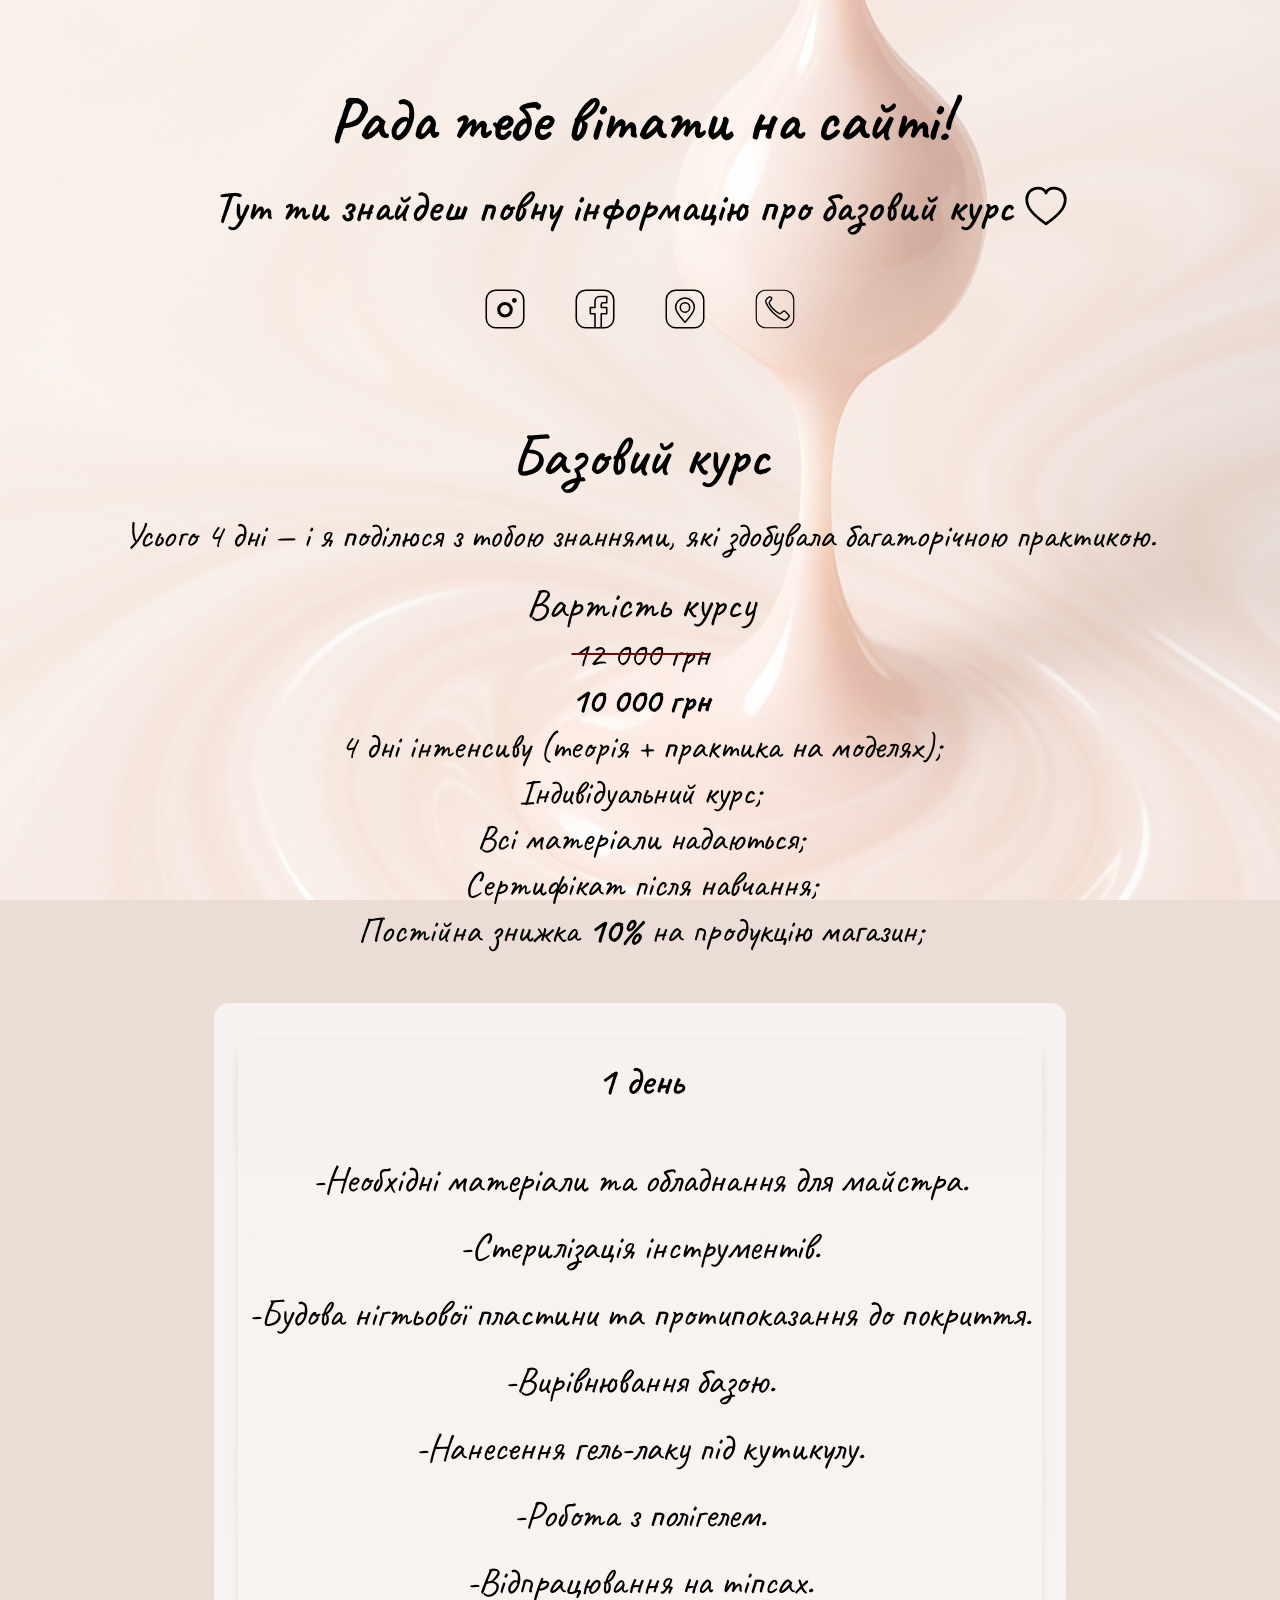
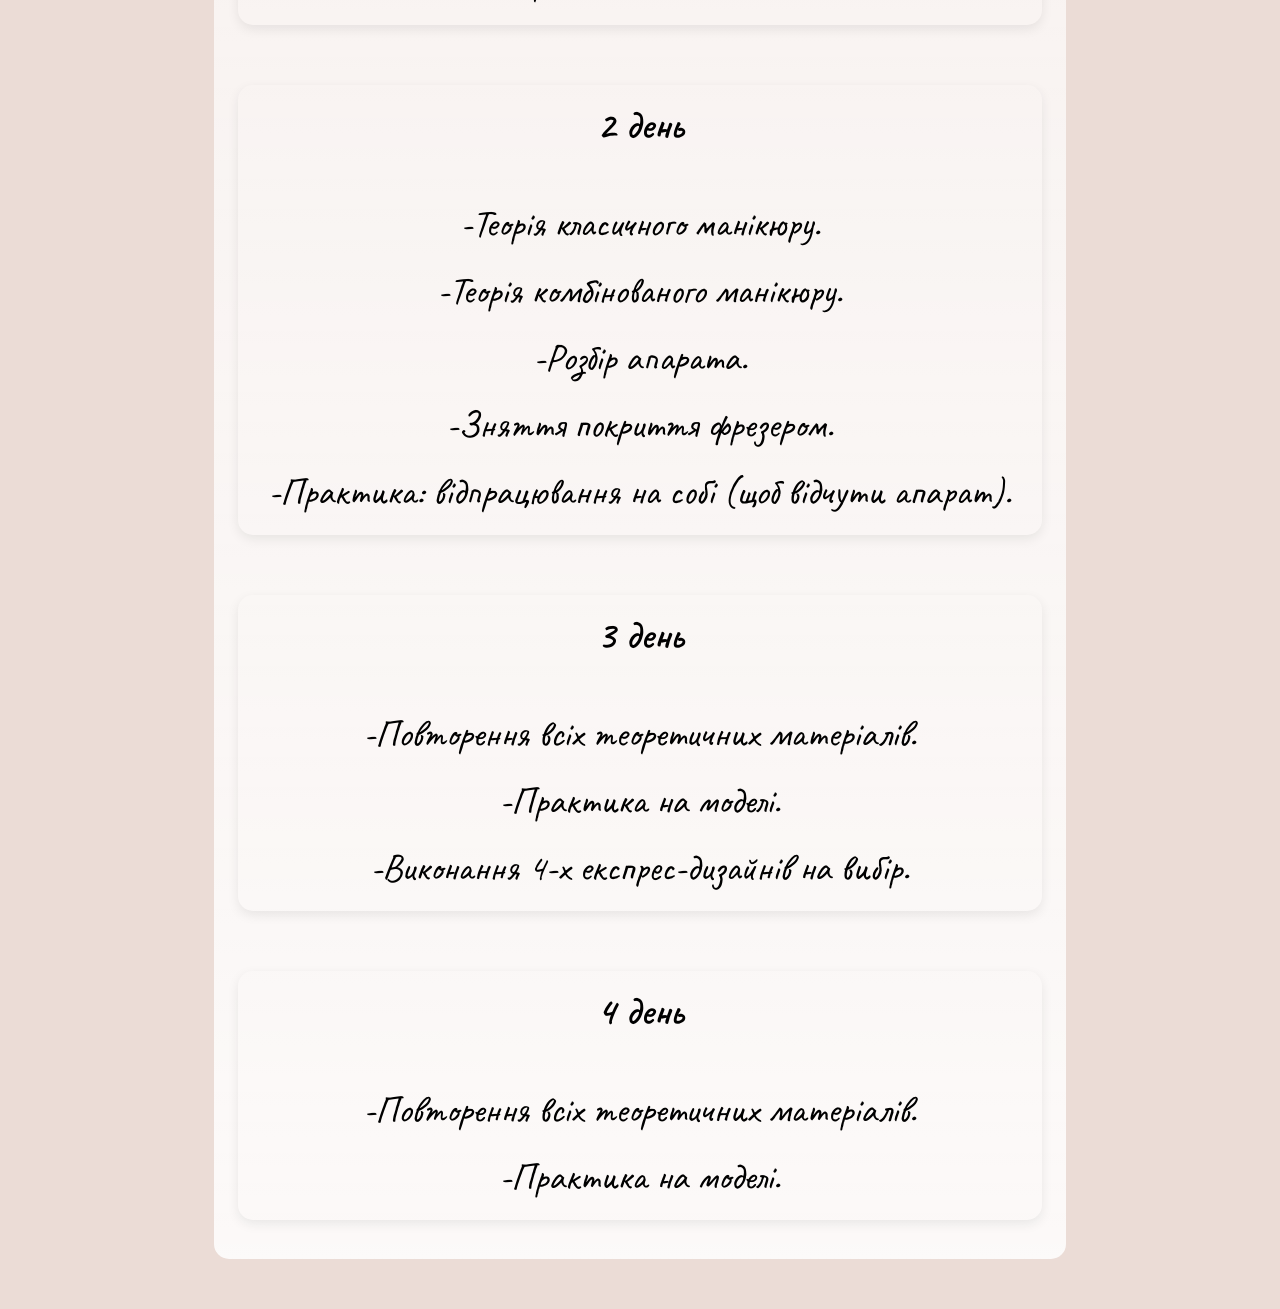
==== index.html @ cf6fc9ca "Test2" ====
<!DOCTYPE html>
<html lang="uk">

<head>
  <meta charset="UTF-8" />
  <meta name="viewport" content="width=device-width, initial-scale=1, viewport-fit=cover" />
  <meta name="theme-color" content="#EBDCD6" />
  <meta name="theme-color" media="(prefers-color-scheme: dark)" content="#1f1b19" />

  <meta name="description" content="Курси манікюру в Ужгороді від професійного майстра. Повна програма на 4 дні: теорія, практика з моделями, індивідуальний підхід і сертифікат після навчання." />
  <meta name="keywords" content="курси манікюру, манікюр Ужгород, навчання манікюру, базовий курс манікюру, nail course, курси для майстрів манікюру, навчання нігтьовому сервісу" />

  <meta property="og:title" content="Курси манікюру — Базовий курс за 4 дні" />
  <meta property="og:description" content="Повна програма курсу манікюру в Ужгороді. Теорія, практика, робота з моделями та сертифікат. Індивідуальний підхід і досвідчений викладач." />
  <meta property="og:image" content="https://natush-cours.vercel.app/img/background_img_link.jpeg" />
  <meta property="og:url" content="https://natush-cours.vercel.app" />
  <meta property="og:type" content="website" />

  <link rel="stylesheet" href="css/style.css" />

  <title>Курси манікюру — Базовий курс за 4 дні</title>

  <link rel="icon" type="image/x-icon" href="./img/background_img.jpeg">
  <link rel="icon" type="image/png" sizes="32x32" href="./img/background_img.jpeg">
  <link rel="icon" type="image/png" sizes="16x16" href="./img/background_img.jpeg">
  <link rel="apple-touch-icon" sizes="180x180" href="./img/background_img.jpeg">
  <link rel="icon" type="image/png" sizes="192x192" href="./img/background_img.jpeg">
  <link rel="icon" type="image/png" sizes="512x512" href="./img/background_img.jpeg">
  <link rel="manifest" href="./img/background_img.jpeg">

</head>

<body>
  <div class="bg-fixed"></div>
  <div class="wrapper">
    <header class="header">
      <div class="header__content">
        <h1 class="header__title">Рада тебе вітати на сайті!</h1>
        <p class="header__subtitle">
          Тут ти знайдеш повну інформацію про базовий курс
          <svg xmlns="http://www.w3.org/2000/svg" viewBox="0 0 64 64" width="1em" height="1em" style="vertical-align:-0.15em" aria-hidden="true" focusable="false">
            <path fill="none" stroke="currentColor" stroke-width="4" stroke-linejoin="round" d="M32 58C12 44 4 34 4 22 4 13.16 11.16 6 20 6c5.63 0 10.43 2.94 12 7.05C33.57 8.94 38.37 6 44 6c8.84 0 16 7.16 16 16 0 12-8 22-28 36z" />
          </svg>
        </p>
      </div>

      <nav class="header__nav nav" aria-label="Соцмережі">
        <section class="nav__section-conect">
          <ul class="nav__social-items social-items">
            <li class="social-items__item">
              <a class="social-items__link" href="https://www.instagram.com/natush_nails_uzhgorod?igsh=MXE0Mjhrem0ybDNyaw==" target="_blank" rel="noopener noreferrer" aria-label="Instagram" title="Інстанрам">
                <img class="social-items__icon" src="img/instagram_icon.svg" alt="Instagram" />
              </a>
            </li>

            <li class="social-items__item">
              <a class="social-items__link" href="https://www.facebook.com/profile.php?id=100072619380454" target="_blank" rel="noopener noreferrer" aria-label="Facebook" title="Фейсбук">
                <img class="social-items__icon" src="img/facebook_icon.svg" alt="Фейсбук" />
              </a>
            </li>


            <li class="social-items__item">
              <a class="social-items__link" href="https://goo.gl/maps/Naj5BhFDMprcDNuj6" target="_blank" rel="noopener noreferrer" aria-label="Локація">
                <svg class="social-items__icon" xmlns="http://www.w3.org/2000/svg" viewBox="0 0 64 64" width="24" height="24" aria-hidden="true" focusable="false">
                  <title id="t2">Карта</title>
                  <rect x="8" y="8" width="48" height="48" rx="12" ry="12" fill="none" stroke="currentColor" stroke-width="1.5" stroke-linecap="round" stroke-linejoin="round" vector-effect="non-scaling-stroke" />
                  <path d="M32 49 C26 42,20 36,20 30
                           C20 23.373,25.373 18,32 18
                           C38.627 18,44 23.373,44 30
                           C44 36,38 42,32 49 Z" fill="none" stroke="currentColor" stroke-width="1.5" stroke-linejoin="round" stroke-linecap="round" vector-effect="non-scaling-stroke" />
                  <circle cx="32" cy="30" r="6" fill="none" stroke="currentColor" stroke-width="1.5" vector-effect="non-scaling-stroke" />
                </svg>
              </a>
            </li>

            <li class="social-items__item">
              <a class="social-items__link" href="tel:+380992274337" title="Подзвонити" aria-label="Подзвонити">
                <svg class="social-items__icon" xmlns="http://www.w3.org/2000/svg" viewBox="0 0 64 64" width="24" height="24" role="img" aria-labelledby="t2" focusable="false">
                  <title id="t2">Телефон</title>
                  <rect x="8" y="8" width="48" height="48" rx="12" ry="12" fill="none" stroke="currentColor" stroke-width="1.5" stroke-linecap="round" stroke-linejoin="round" />
                  <g transform="translate(13 13) scale(1.75)">
                    <path d="M4.8 3.6c-.6.6-.9 1.5-.6 2.3.9 2.5 2.8 5.2 5.3 7.7 2.6 2.6 5.2 4.4 7.7 5.3.8.3 1.7 0 2.3-.6l1.2-1.2c.6-.6.6-1.5 0-2.1l-2.1-2.1c-.6-.6-1.6-.6-2.2 0l-.8.8c-.5.5-1.3.6-1.9.3-1.3-.6-2.7-1.6-4-2.9s-2.3-2.7-2.9-4c-.3-.6-.2-1.4.3-1.9l.8-.8c.6-.6.6-1.6 0-2.2L8.1 2.4c-.6-.6-1.5-.6-2.1 0L4.8 3.6z" fill="none" stroke="currentColor" stroke-width="1" stroke-linecap="round" stroke-linejoin="round" />
                  </g>
                </svg>
              </a>
            </li>

          </ul>
        </section>
      </nav>

    </header>

    <main class="main">
      <section class="course course--basic">
        <h2 class="course__title">Базовий курс</h2>

        <h3 class="course__subtitle">
          Усього 4 дні — і я поділюся з тобою знаннями, які здобувала багаторічною практикою.
        </h3>

        <div>
          <section class="course__price">
            <h4 class="course__price-title">Вартість курсу</h4>
            <p class="course__price-old">
              12 000 грн
            </p>
            <p class="course__price-new"><strong>10 000 грн</strong></p>
            <ul class="course__price-includes">
              <li>4 дні інтенсиву (теорія + практика на моделях);</li>
              <li>Індивідуальний курс;</li>
              <li>Всі матеріали надаються;</li>
              <li>Сертифікат після навчання;</li>
              <li>Постійна знижка <strong>10%</strong> на продукцію магазин;</li>
            </ul>

            <!-- <div class="course__cta">
              <a class="btn btn--primary" href="tel:+380992274337" aria-label="Подзвонити">📞 Подзвонити</a>
              <a class="btn btn--outline" href="viber://chat?number=%2B380992274337" aria-label="Viber">💜 Viber</a>
              <a class="btn btn--outline" href="https://wa.me/380992274337" target="_blank" rel="noopener" aria-label="WhatsApp">💚 WhatsApp</a>
            </div> -->
          </section>
        </div>


        <div class="course__program">
          <div class="course__program-day">
            <h4 class="course__program-day-title">1 день</h4>
            <ul class="course__program-list">
              <li class="course__program-item">Необхідні матеріали та обладнання для майстра.</li>
              <li class="course__program-item">Стерилізація інструментів.</li>
              <li class="course__program-item">Будова нігтьової пластини та протипоказання до покриття.</li>
              <li class="course__program-item">Вирівнювання базою.</li>
              <li class="course__program-item">Нанесення гель-лаку під кутикулу.</li>
              <li class="course__program-item">Робота з полігелем.</li>
              <li class="course__program-item">Відпрацювання на тіпсах.</li>
            </ul>
          </div>

          <div class="course__program-day">
            <h4 class="course__program-day-title">2 день</h4>
            <ul class="course__program-list">
              <li class="course__program-item">Теорія класичного манікюру.</li>
              <li class="course__program-item">Теорія комбінованого манікюру.</li>
              <li class="course__program-item">Розбір апарата.</li>
              <li class="course__program-item">Зняття покриття фрезером.</li>
              <li class="course__program-item">Практика: відпрацювання на собі (щоб відчути апарат).</li>
            </ul>
          </div>

          <div class="course__program-day">
            <h4 class="course__program-day-title">3 день</h4>
            <ul class="course__program-list">
              <li class="course__program-item">Повторення всіх теоретичних матеріалів.</li>
              <li class="course__program-item">Практика на моделі.</li>
              <li class="course__program-item">Виконання 4-х експрес-дизайнів на вибір.</li>
            </ul>
          </div>

          <div class="course__program-day">
            <h4 class="course__program-day-title">4 день</h4>
            <ul class="course__program-list">
              <li class="course__program-item">Повторення всіх теоретичних матеріалів.</li>
              <li class="course__program-item">Практика на моделі.</li>


            </ul>
          </div>
        </div>
      </section>
    </main>
  </div>
</body>

</html>
---- css/style.css ----
@import url("reset.css");

@import url("https://fonts.googleapis.com/css2?family=Caveat:wght@400..700&display=swap");

body {
  overflow: auto;
  margin: 0 auto;
  font-family: "Caveat", "Segoe UI", system-ui, -apple-system, sans-serif;
}

.wrapper {
  max-width: 1350px;
  padding: 0 15px;
  margin: 0 auto;
}

header {
  padding: 80px 0;
  display: flex;
  flex-direction: column;
  align-items: center;
  gap: 50px;
}

.header__content {
  font-size: clamp(20px, 4.8vw, 44px);
  display: flex;
  gap: 20px;
  flex-direction: column;
  font-weight: 600;
  text-align: center;
}

.header__title {
  font-size: clamp(32px, 6vw, 62px);
  font-weight: 800;
}

.nav__section-conect {
  display: flex;
  flex-direction: column;
  align-items: center;
  gap: 10px;
}

.nav__social-items {
  display: flex;
  justify-content: center;
  gap: 40px;
  list-style: none;
  padding: 0;
  margin: 0;
}

.social-items__link {
  display: inline-flex;
  align-items: center;
}

.social-items__icon {
  width: 50px;
  height: 50px;
  display: block;
  transition: transform 0.2s ease, opacity 0.2s ease;
}

main {
  padding-bottom: 50px;
}

.social-items__icon:hover {
  transform: scale(1.2);
  opacity: 0.8;
}

.course--basic {
  font-size: 36px;
  display: flex;
  flex-direction: column;
  align-items: center;
  text-align: center;
  gap: 20px;
}

.course__title {
  font-size: clamp(42px, 5.5vw, 58px);
  font-weight: 600;
}

.course__price {
  margin-bottom: 30px;
}

.course__price-title {
  font-size: 42px;
}

.course__price-old {
  text-decoration: line-through solid #750303 1.5px;
}

/* .course__price-new {
  text-decoration: underline solid #000 1px;
} */

.course__program {
  text-align: center;
  display: flex;
  flex-direction: column;
  background: linear-gradient(
    to bottom,
    rgba(255, 255, 255, 0.6),
    rgba(255, 255, 255, 0.84)
  );
  border-radius: 15px;
  gap: clamp(20px, 5vw, 60px);
  padding: clamp(16px, 3vw, 40px) clamp(12px, 3vw, 24px);
}

.course__program-title {
  font-size: clamp(28px, 3.5vw, 42px);
  font-weight: 600;
}

.course__program-day {
  display: flex;
  flex-direction: column;
  align-items: center;
  gap: clamp(20px, 5vw, 50px);
  box-shadow: 0 4px 12px rgba(0, 0, 0, 0.08);
  padding: 15px 10px 20px 10px;
  border-radius: 15px;
}

.course__program-day-title {
  font-size: clamp(28px, 4.5vw, 40px);
  width: 50%;
  font-weight: 600;
}

.course__program-list {
  display: flex;
  flex-direction: column;
  gap: clamp(10px, 3vw, 20px);
}

.course__program-item {
  font-size: clamp(38px, 2.2vw, 36px);
}

.course__program-item::before {
  content: "-";
}
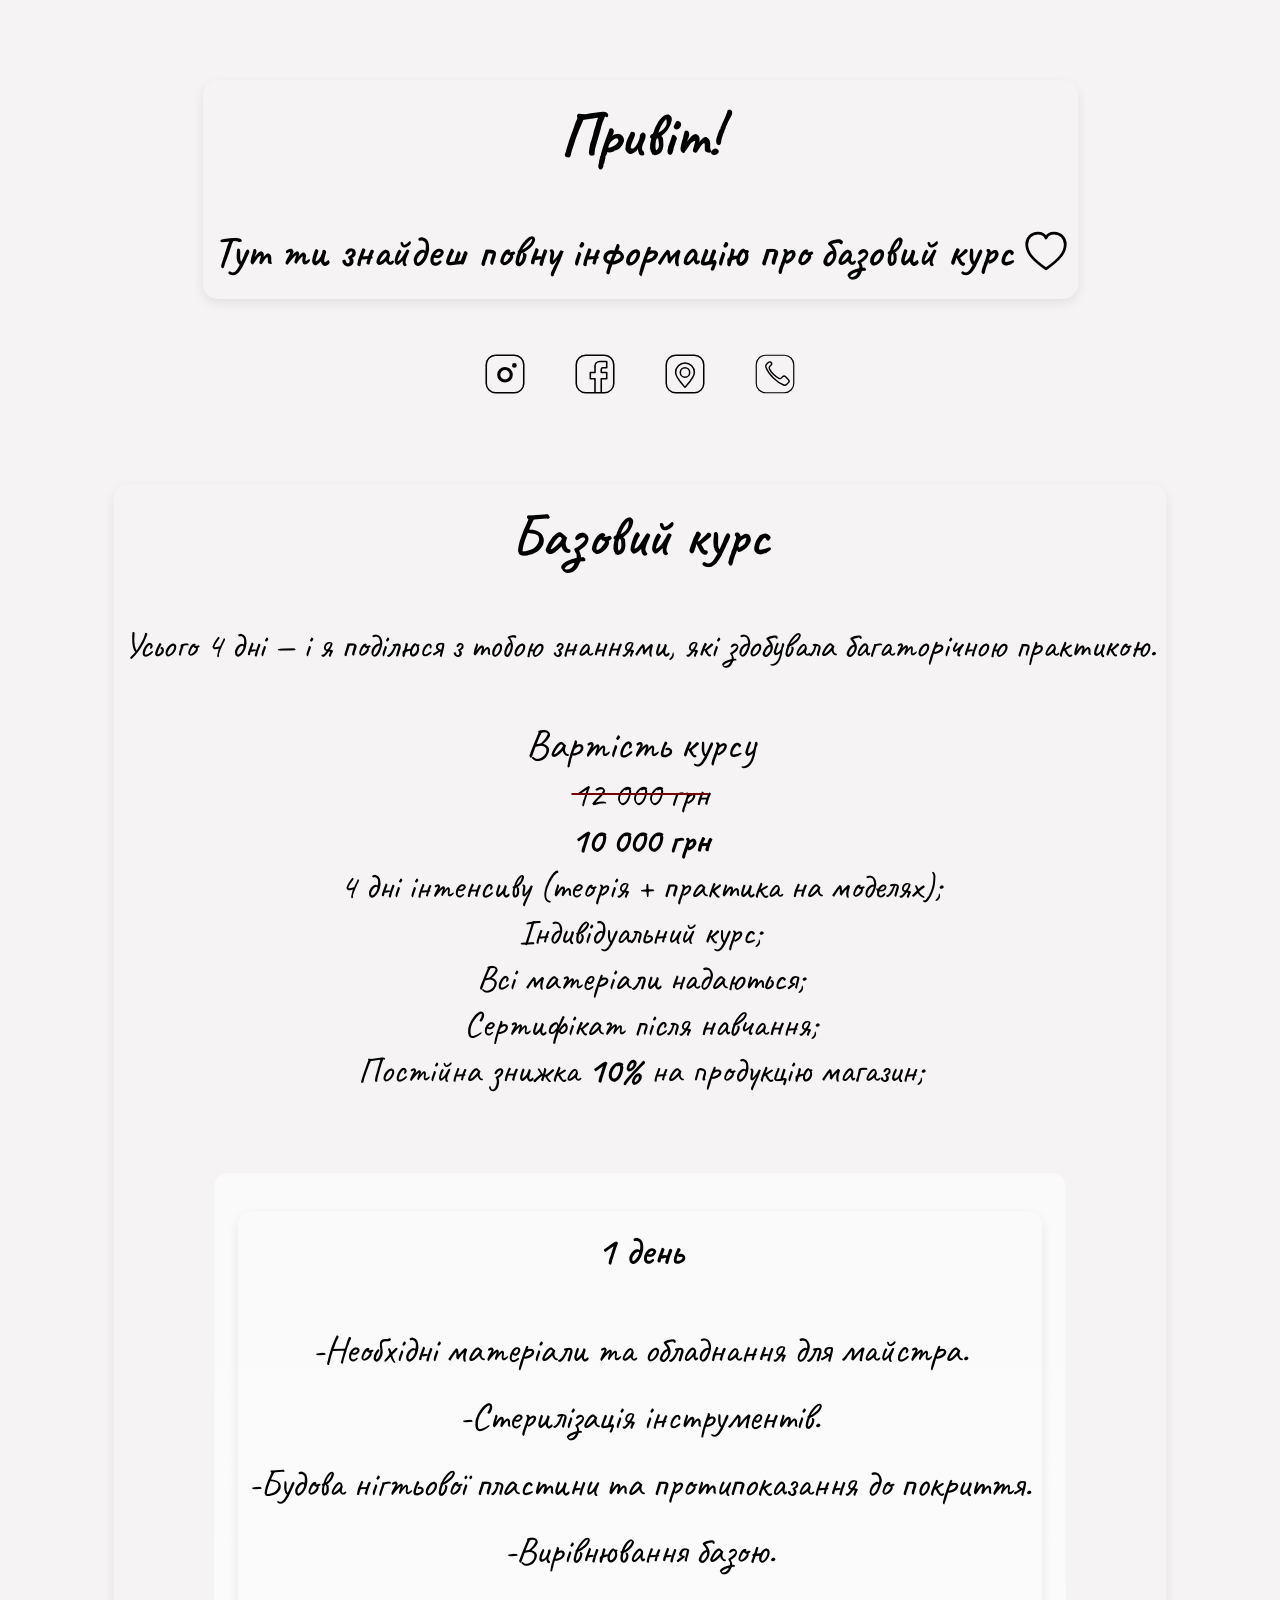
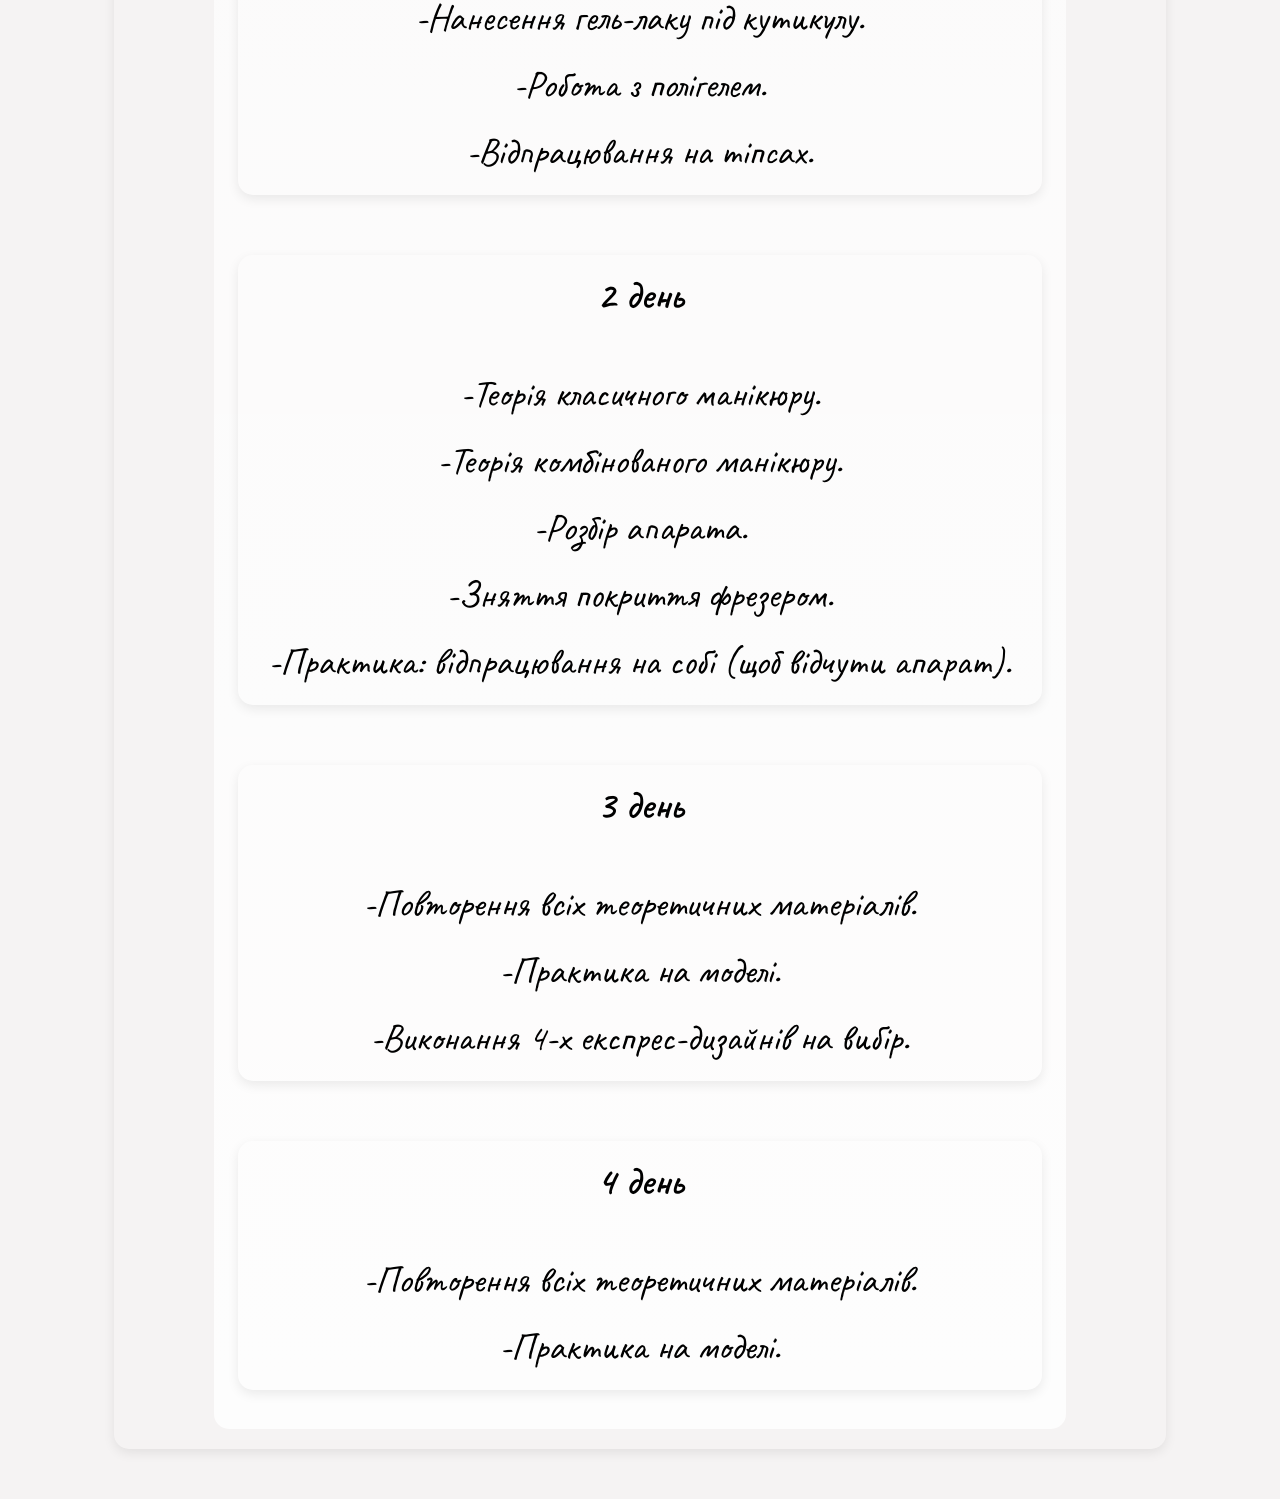
==== commit 325efbd2: "Оновлено головну сторінку та стилі" ====
--- a/index.html
+++ b/index.html
@@ -35,20 +35,24 @@
   <div class="wrapper">
     <header class="header">
       <div class="header__content">
-        <h1 class="header__title">Рада тебе вітати на сайті!</h1>
-        <p class="header__subtitle">
-          Тут ти знайдеш повну інформацію про базовий курс
-          <svg xmlns="http://www.w3.org/2000/svg" viewBox="0 0 64 64" width="1em" height="1em" style="vertical-align:-0.15em" aria-hidden="true" focusable="false">
-            <path fill="none" stroke="currentColor" stroke-width="4" stroke-linejoin="round" d="M32 58C12 44 4 34 4 22 4 13.16 11.16 6 20 6c5.63 0 10.43 2.94 12 7.05C33.57 8.94 38.37 6 44 6c8.84 0 16 7.16 16 16 0 12-8 22-28 36z" />
-          </svg>
-        </p>
+
+        <div class="course__program-day">
+          <h1 class="header__title">Привіт!</h1>
+          <p class="header__subtitle">
+            Тут ти знайдеш повну інформацію про базовий курс
+            <svg xmlns="http://www.w3.org/2000/svg" viewBox="0 0 64 64" width="1em" height="1em" style="vertical-align:-0.15em" aria-hidden="true" focusable="false">
+              <path fill="none" stroke="currentColor" stroke-width="4" stroke-linejoin="round" d="M32 58C12 44 4 34 4 22 4 13.16 11.16 6 20 6c5.63 0 10.43 2.94 12 7.05C33.57 8.94 38.37 6 44 6c8.84 0 16 7.16 16 16 0 12-8 22-28 36z" />
+            </svg>
+          </p>
+        </div>
       </div>
 
       <nav class="header__nav nav" aria-label="Соцмережі">
         <section class="nav__section-conect">
+
           <ul class="nav__social-items social-items">
             <li class="social-items__item">
-              <a class="social-items__link" href="https://www.instagram.com/natush_nails_uzhgorod?igsh=MXE0Mjhrem0ybDNyaw==" target="_blank" rel="noopener noreferrer" aria-label="Instagram" title="Інстанрам">
+              <a class="social-items__link" href="https://www.instagram.com/natush_nails_uzh?igsh=MXAxdzhrOHp4ZGpqMQ%3D%3D&utm_source=qr" target="_blank" rel="noopener noreferrer" aria-label="Instagram" title="Інстанрам">
                 <img class="social-items__icon" src="img/instagram_icon.svg" alt="Instagram" />
               </a>
             </li>
@@ -94,78 +98,81 @@
 
     <main class="main">
       <section class="course course--basic">
-        <h2 class="course__title">Базовий курс</h2>
 
-        <h3 class="course__subtitle">
-          Усього 4 дні — і я поділюся з тобою знаннями, які здобувала багаторічною практикою.
-        </h3>
+        <div class="course__program-day">
+          <h2 class="course__title">Базовий курс</h2>
 
-        <div>
-          <section class="course__price">
-            <h4 class="course__price-title">Вартість курсу</h4>
-            <p class="course__price-old">
-              12 000 грн
-            </p>
-            <p class="course__price-new"><strong>10 000 грн</strong></p>
-            <ul class="course__price-includes">
-              <li>4 дні інтенсиву (теорія + практика на моделях);</li>
-              <li>Індивідуальний курс;</li>
-              <li>Всі матеріали надаються;</li>
-              <li>Сертифікат після навчання;</li>
-              <li>Постійна знижка <strong>10%</strong> на продукцію магазин;</li>
-            </ul>
+          <h3 class="course__subtitle">
+            Усього 4 дні — і я поділюся з тобою знаннями, які здобувала багаторічною практикою.
+          </h3>
 
-            <!-- <div class="course__cta">
+          <div>
+            <section class="course__price">
+              <h4 class="course__price-title">Вартість курсу</h4>
+              <p class="course__price-old">
+                12 000 грн
+              </p>
+              <p class="course__price-new"><strong>10 000 грн</strong></p>
+              <ul class="course__price-includes">
+                <li>4 дні інтенсиву (теорія + практика на моделях);</li>
+                <li>Індивідуальний курс;</li>
+                <li>Всі матеріали надаються;</li>
+                <li>Сертифікат після навчання;</li>
+                <li>Постійна знижка <strong>10%</strong> на продукцію магазин;</li>
+              </ul>
+
+              <!-- <div class="course__cta">
               <a class="btn btn--primary" href="tel:+380992274337" aria-label="Подзвонити">📞 Подзвонити</a>
               <a class="btn btn--outline" href="viber://chat?number=%2B380992274337" aria-label="Viber">💜 Viber</a>
               <a class="btn btn--outline" href="https://wa.me/380992274337" target="_blank" rel="noopener" aria-label="WhatsApp">💚 WhatsApp</a>
             </div> -->
-          </section>
-        </div>
+            </section>
+          </div>
 
 
-        <div class="course__program">
-          <div class="course__program-day">
-            <h4 class="course__program-day-title">1 день</h4>
-            <ul class="course__program-list">
-              <li class="course__program-item">Необхідні матеріали та обладнання для майстра.</li>
-              <li class="course__program-item">Стерилізація інструментів.</li>
-              <li class="course__program-item">Будова нігтьової пластини та протипоказання до покриття.</li>
-              <li class="course__program-item">Вирівнювання базою.</li>
-              <li class="course__program-item">Нанесення гель-лаку під кутикулу.</li>
-              <li class="course__program-item">Робота з полігелем.</li>
-              <li class="course__program-item">Відпрацювання на тіпсах.</li>
-            </ul>
-          </div>
+          <div class="course__program">
+            <div class="course__program-day">
+              <h4 class="course__program-day-title">1 день</h4>
+              <ul class="course__program-list">
+                <li class="course__program-item">Необхідні матеріали та обладнання для майстра.</li>
+                <li class="course__program-item">Стерилізація інструментів.</li>
+                <li class="course__program-item">Будова нігтьової пластини та протипоказання до покриття.</li>
+                <li class="course__program-item">Вирівнювання базою.</li>
+                <li class="course__program-item">Нанесення гель-лаку під кутикулу.</li>
+                <li class="course__program-item">Робота з полігелем.</li>
+                <li class="course__program-item">Відпрацювання на тіпсах.</li>
+              </ul>
+            </div>
 
-          <div class="course__program-day">
-            <h4 class="course__program-day-title">2 день</h4>
-            <ul class="course__program-list">
-              <li class="course__program-item">Теорія класичного манікюру.</li>
-              <li class="course__program-item">Теорія комбінованого манікюру.</li>
-              <li class="course__program-item">Розбір апарата.</li>
-              <li class="course__program-item">Зняття покриття фрезером.</li>
-              <li class="course__program-item">Практика: відпрацювання на собі (щоб відчути апарат).</li>
-            </ul>
-          </div>
+            <div class="course__program-day">
+              <h4 class="course__program-day-title">2 день</h4>
+              <ul class="course__program-list">
+                <li class="course__program-item">Теорія класичного манікюру.</li>
+                <li class="course__program-item">Теорія комбінованого манікюру.</li>
+                <li class="course__program-item">Розбір апарата.</li>
+                <li class="course__program-item">Зняття покриття фрезером.</li>
+                <li class="course__program-item">Практика: відпрацювання на собі (щоб відчути апарат).</li>
+              </ul>
+            </div>
 
-          <div class="course__program-day">
-            <h4 class="course__program-day-title">3 день</h4>
-            <ul class="course__program-list">
-              <li class="course__program-item">Повторення всіх теоретичних матеріалів.</li>
-              <li class="course__program-item">Практика на моделі.</li>
-              <li class="course__program-item">Виконання 4-х експрес-дизайнів на вибір.</li>
-            </ul>
-          </div>
+            <div class="course__program-day">
+              <h4 class="course__program-day-title">3 день</h4>
+              <ul class="course__program-list">
+                <li class="course__program-item">Повторення всіх теоретичних матеріалів.</li>
+                <li class="course__program-item">Практика на моделі.</li>
+                <li class="course__program-item">Виконання 4-х експрес-дизайнів на вибір.</li>
+              </ul>
+            </div>
 
-          <div class="course__program-day">
-            <h4 class="course__program-day-title">4 день</h4>
-            <ul class="course__program-list">
-              <li class="course__program-item">Повторення всіх теоретичних матеріалів.</li>
-              <li class="course__program-item">Практика на моделі.</li>
+            <div class="course__program-day">
+              <h4 class="course__program-day-title">4 день</h4>
+              <ul class="course__program-list">
+                <li class="course__program-item">Повторення всіх теоретичних матеріалів.</li>
+                <li class="course__program-item">Практика на моделі.</li>
 
 
-            </ul>
+              </ul>
+            </div>
           </div>
         </div>
       </section>
--- a/css/style.css
+++ b/css/style.css
@@ -5,7 +5,12 @@
 body {
   overflow: auto;
   margin: 0 auto;
-  font-family: "Caveat", "Segoe UI", system-ui, -apple-system, sans-serif;
+  font-family:
+    "Caveat",
+    "Segoe UI",
+    system-ui,
+    -apple-system,
+    sans-serif;
 }
 
 .wrapper {
@@ -61,7 +66,9 @@
   width: 50px;
   height: 50px;
   display: block;
-  transition: transform 0.2s ease, opacity 0.2s ease;
+  transition:
+    transform 0.2s ease,
+    opacity 0.2s ease;
 }
 
 main {
@@ -88,6 +95,10 @@
 }
 
 .course__price {
+  /* margin-bottom: 30px; */
+}
+
+.course__price {
   margin-bottom: 30px;
 }
 
@@ -98,10 +109,6 @@
 .course__price-old {
   text-decoration: line-through solid #750303 1.5px;
 }
-
-/* .course__price-new {
-  text-decoration: underline solid #000 1px;
-} */
 
 .course__program {
   text-align: center;
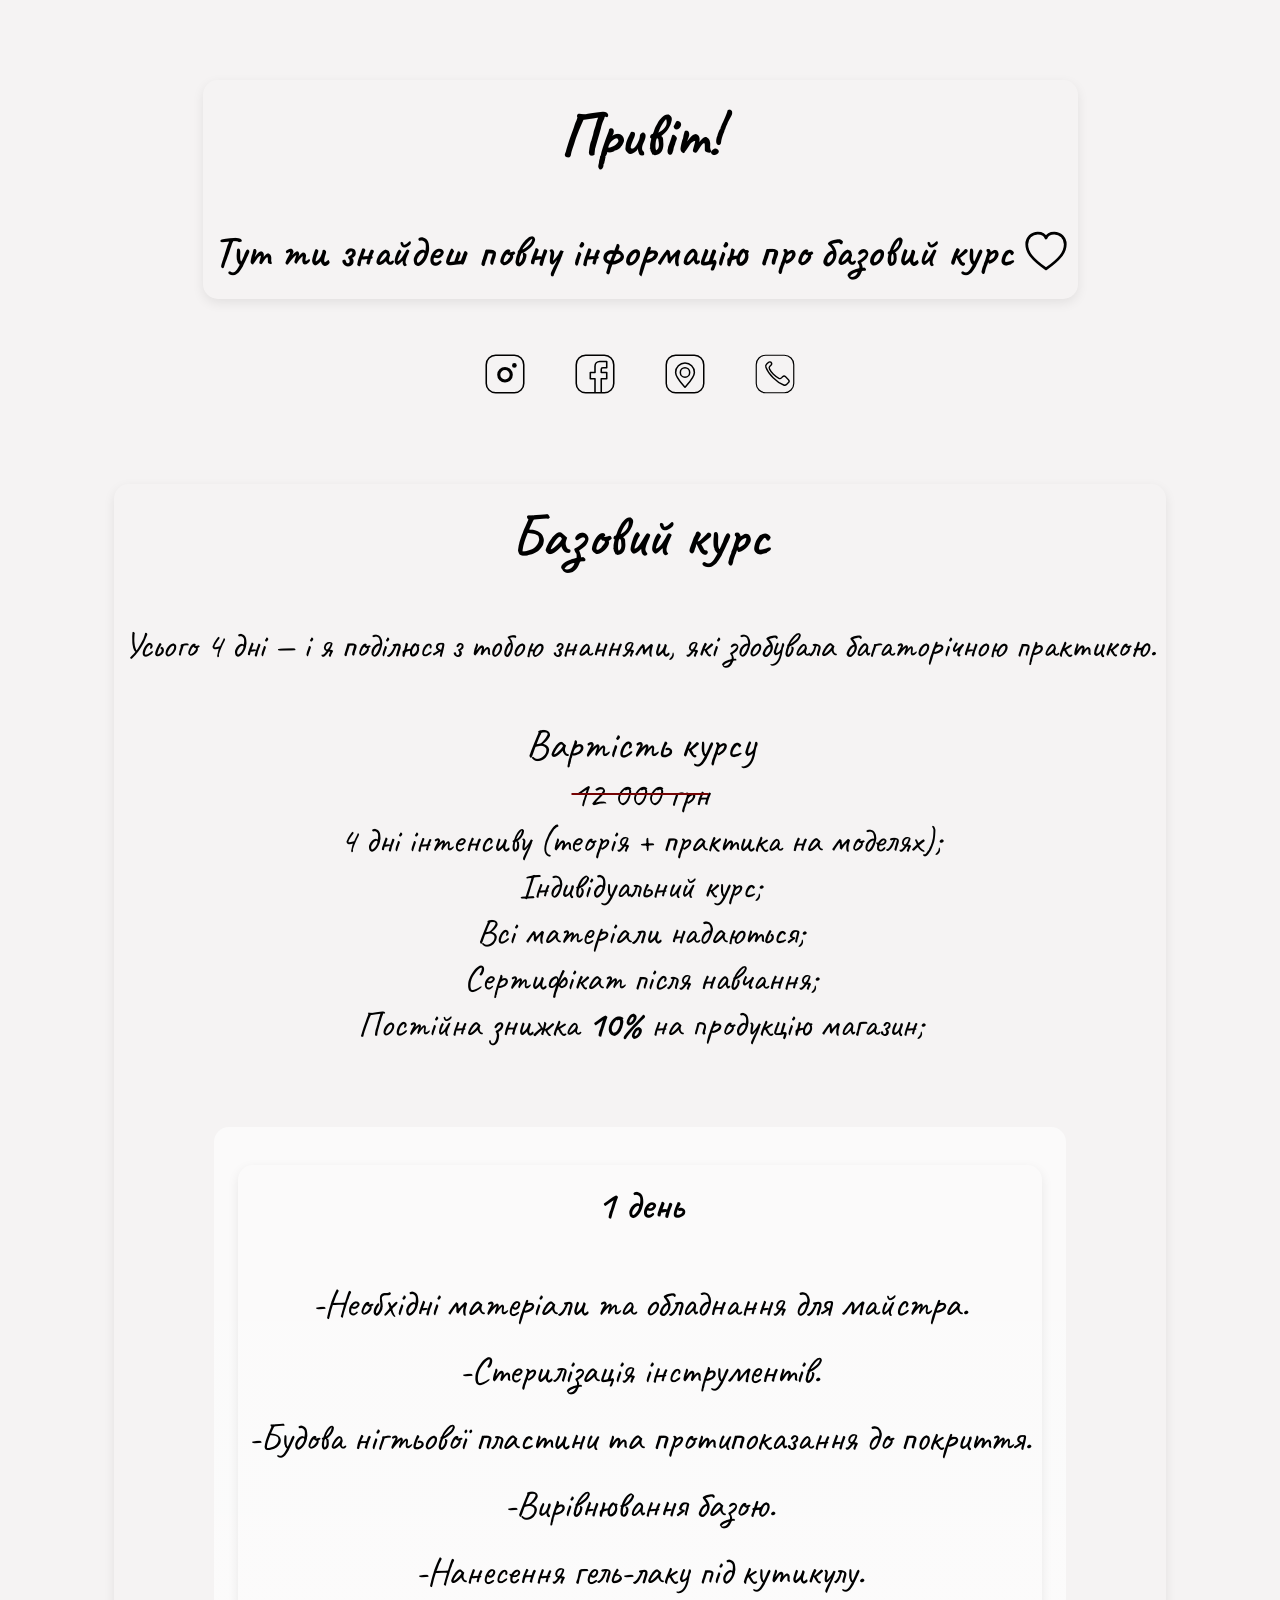
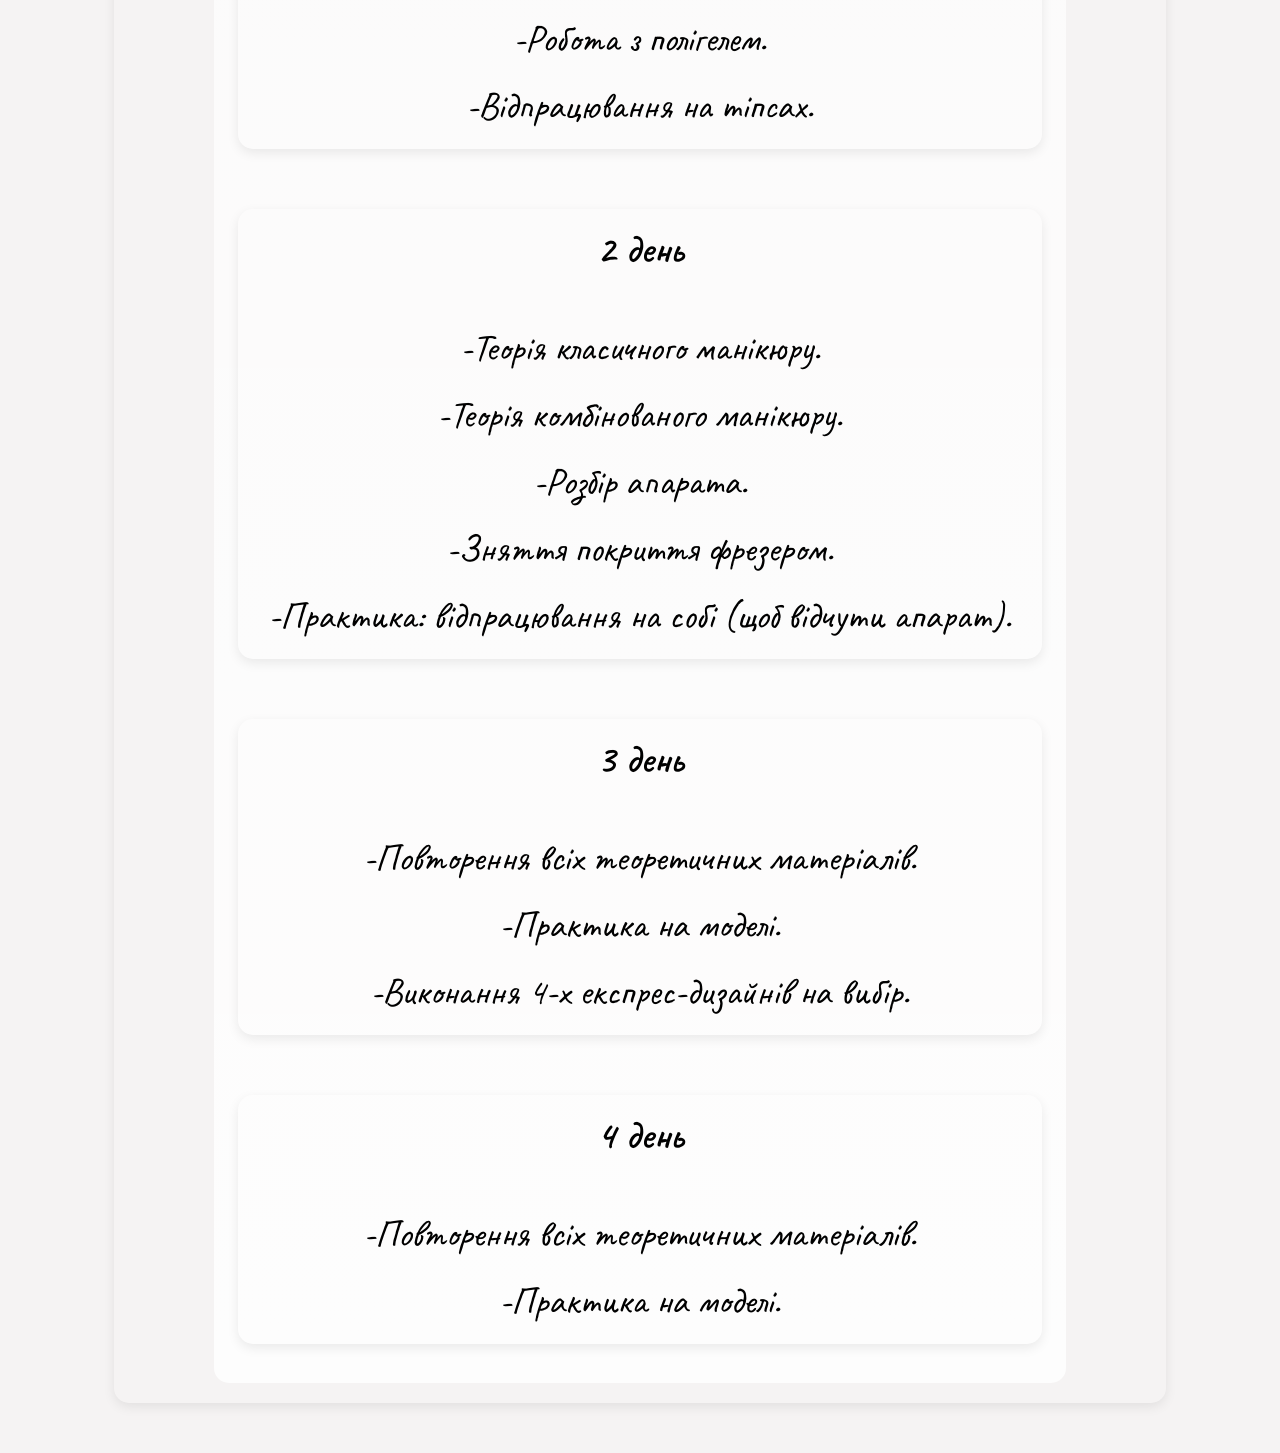
==== commit 8b4a380e: "Оновлено ціну" ====
--- a/index.html
+++ b/index.html
@@ -112,7 +112,7 @@
               <p class="course__price-old">
                 12 000 грн
               </p>
-              <p class="course__price-new"><strong>10 000 грн</strong></p>
+              <!-- <p class="course__price-new"><strong>12 000 грн</strong></p> -->
               <ul class="course__price-includes">
                 <li>4 дні інтенсиву (теорія + практика на моделях);</li>
                 <li>Індивідуальний курс;</li>
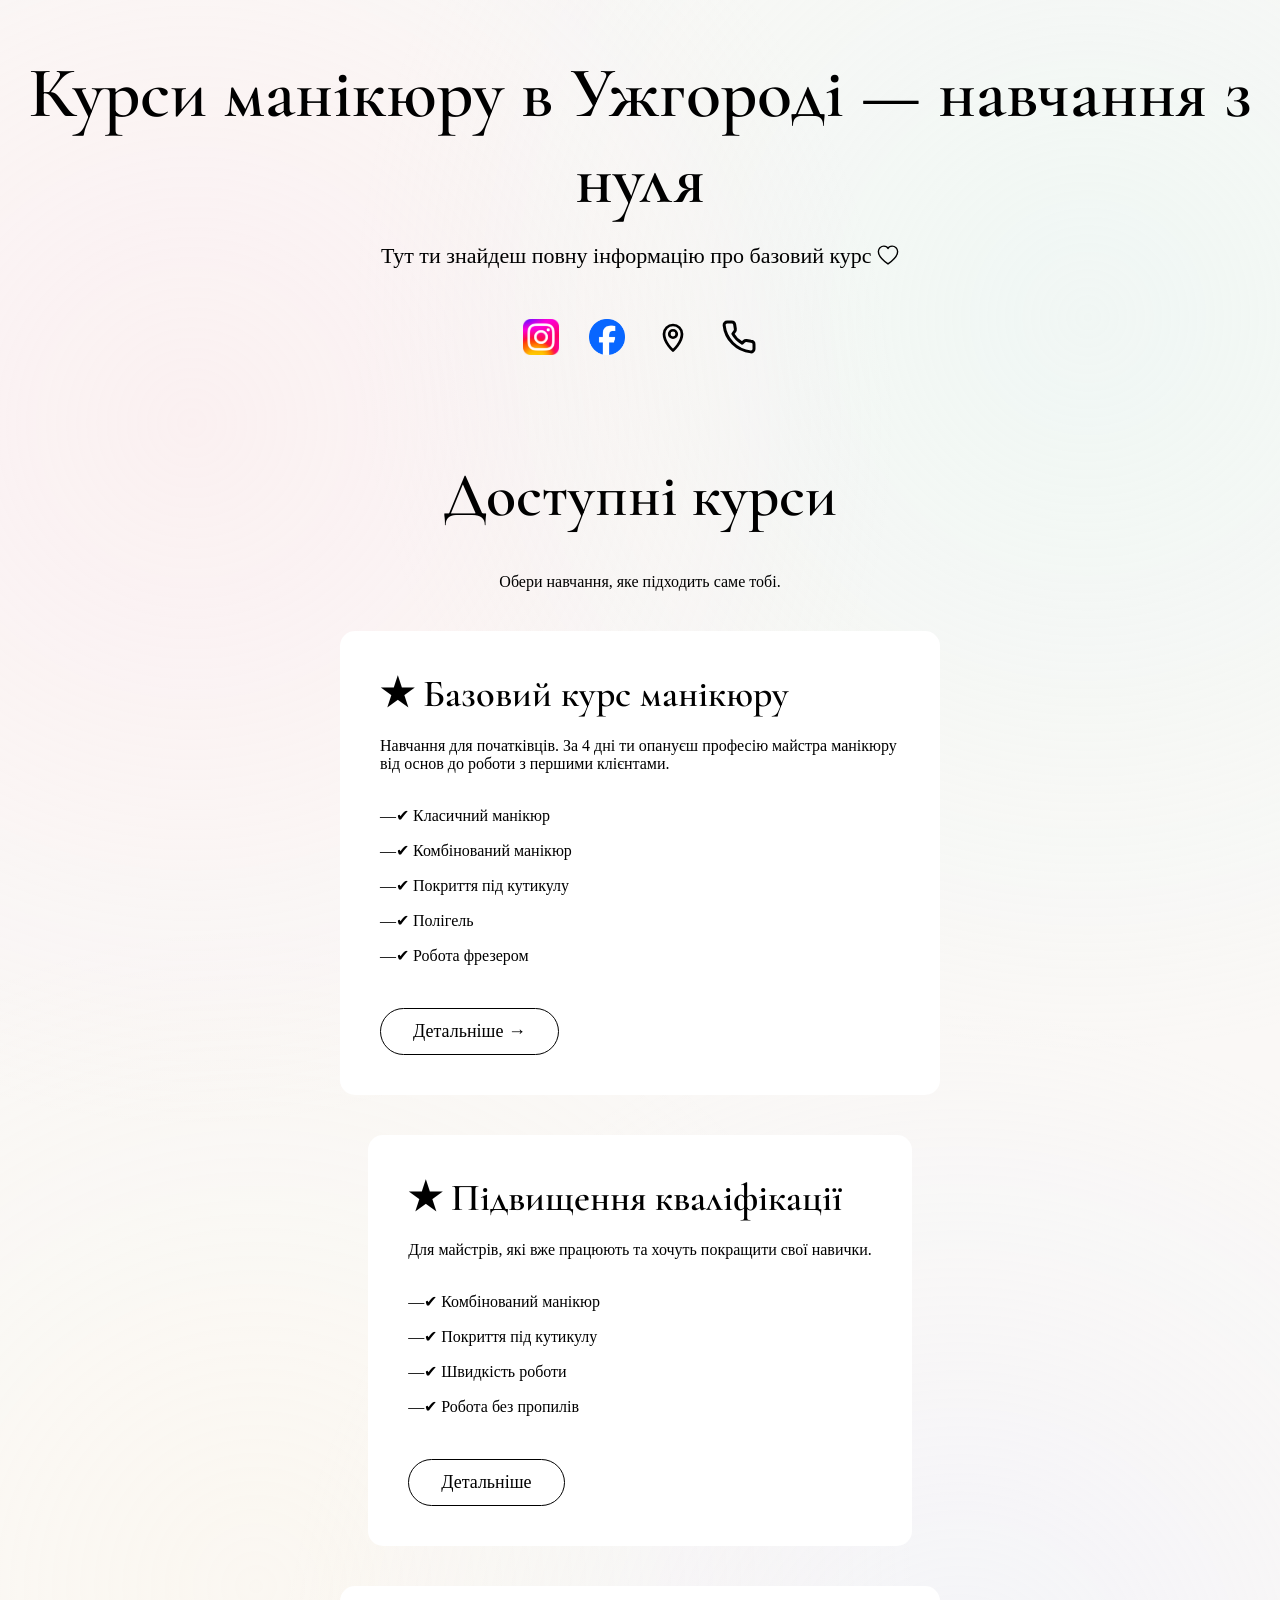
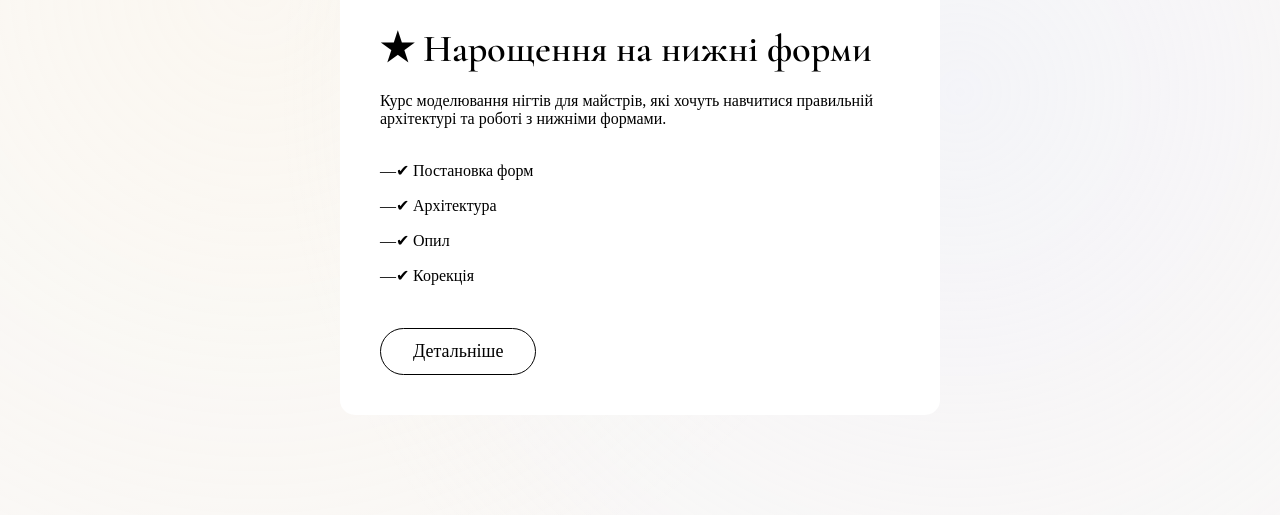
==== commit 9f9e145b: "Create basic course page and improve website design" ====
--- a/index.html
+++ b/index.html
@@ -7,7 +7,7 @@
   <meta name="theme-color" content="#EBDCD6" />
   <meta name="theme-color" media="(prefers-color-scheme: dark)" content="#1f1b19" />
 
-  <meta name="description" content="Курси манікюру в Ужгороді від професійного майстра. Повна програма на 4 дні: теорія, практика з моделями, індивідуальний підхід і сертифікат після навчання." />
+  <meta name="description" content="Курси манікюру в Ужгороді для початківців. Навчання з нуля за 4 дні, практика на моделях, сертифікат, підтримка після курсу. Записуйся вже сьогодні!">
   <meta name="keywords" content="курси манікюру, манікюр Ужгород, навчання манікюру, базовий курс манікюру, nail course, курси для майстрів манікюру, навчання нігтьовому сервісу" />
 
   <meta property="og:title" content="Курси манікюру — Базовий курс за 4 дні" />
@@ -18,7 +18,7 @@
 
   <link rel="stylesheet" href="css/style.css" />
 
-  <title>Курси манікюру — Базовий курс за 4 дні</title>
+  <title>Курси манікюру в Ужгороді | Базовий курс манікюру | Natush Nails</title>
 
   <link rel="icon" type="image/x-icon" href="./img/background_img.jpeg">
   <link rel="icon" type="image/png" sizes="32x32" href="./img/background_img.jpeg">
@@ -31,152 +31,156 @@
 </head>
 
 <body>
-  <div class="bg-fixed"></div>
-  <div class="wrapper">
-    <header class="header">
-      <div class="header__content">
+  <div class="wrapper-background">
 
-        <div class="course__program-day">
-          <h1 class="header__title">Привіт!</h1>
-          <p class="header__subtitle">
-            Тут ти знайдеш повну інформацію про базовий курс
-            <svg xmlns="http://www.w3.org/2000/svg" viewBox="0 0 64 64" width="1em" height="1em" style="vertical-align:-0.15em" aria-hidden="true" focusable="false">
-              <path fill="none" stroke="currentColor" stroke-width="4" stroke-linejoin="round" d="M32 58C12 44 4 34 4 22 4 13.16 11.16 6 20 6c5.63 0 10.43 2.94 12 7.05C33.57 8.94 38.37 6 44 6c8.84 0 16 7.16 16 16 0 12-8 22-28 36z" />
-            </svg>
+    <div class="wrapper">
+      <header class="header">
+        <div class="header__content">
+
+          <div class="course__program-day">
+            <h1>Курси манікюру в Ужгороді — навчання з нуля</h1>
+            <p class="header__subtitle">
+              Тут ти знайдеш повну інформацію про базовий курс
+              <svg xmlns="http://www.w3.org/2000/svg" viewBox="0 0 64 64" width="1em" height="1em" style="vertical-align:-0.15em" aria-hidden="true" focusable="false">
+                <path fill="none" stroke="currentColor" stroke-width="4" stroke-linejoin="round" d="M32 58C12 44 4 34 4 22 4 13.16 11.16 6 20 6c5.63 0 10.43 2.94 12 7.05C33.57 8.94 38.37 6 44 6c8.84 0 16 7.16 16 16 0 12-8 22-28 36z" />
+              </svg>
+            </p>
+          </div>
+        </div>
+
+        <nav class="header__nav nav" aria-label="Соцмережі">
+          <section class="nav__section-conect">
+
+            <ul class="nav__social-items social-items">
+
+              <!-- Instagram -->
+              <li class="social-items__item">
+                <a class="social-items__link" href="https://www.instagram.com/natush_nails_uzh?igsh=MXAxdzhrOHp4ZGpqMQ%3D%3D&utm_source=qr" target="_blank" rel="noopener noreferrer" aria-label="Instagram" title="Instagram">
+
+                  <img class="social-items__icon" src="img/Instagram_logo_2022.svg.webp" alt="Instagram">
+
+                </a>
+              </li>
+
+              <!-- Facebook -->
+              <li class="social-items__item">
+                <a class="social-items__link" href="https://www.facebook.com/profile.php?id=100072619380454" target="_blank" rel="noopener noreferrer" aria-label="Facebook" title="Facebook">
+
+                  <img class="social-items__icon" src="img/2023_Facebook_icon.svg.webp" alt="Facebook">
+
+                </a>
+              </li>
+
+              <!-- Карта -->
+              <li class="social-items__item">
+                <a class="social-items__link link--location" href="https://goo.gl/maps/Naj5BhFDMprcDNuj6" target="_blank" rel="noopener noreferrer" aria-label="Локація" title="Локація">
+
+                  <img class="social-items__icon" src="img/location_icon.svg" alt="Локація">
+
+                </a>
+              </li>
+
+              <!-- Телефон -->
+              <li class="social-items__item">
+                <a class="social-items__link" href="tel:+380992274337" aria-label="Подзвонити" title="Подзвонити">
+
+                  <img class="social-items__icon" src="img/phone_icon.svg" alt="Телефон">
+
+                </a>
+              </li>
+
+            </ul>
+
+          </section>
+        </nav>
+
+      </header>
+
+      <main class="main">
+        <section class="courses">
+
+          <h2 class="courses__title">Доступні курси</h2>
+
+          <p class="courses__subtitle">
+            Обери навчання, яке підходить саме тобі.
           </p>
-        </div>
-      </div>
 
-      <nav class="header__nav nav" aria-label="Соцмережі">
-        <section class="nav__section-conect">
+          <div class="courses__grid">
 
-          <ul class="nav__social-items social-items">
-            <li class="social-items__item">
-              <a class="social-items__link" href="https://www.instagram.com/natush_nails_uzh?igsh=MXAxdzhrOHp4ZGpqMQ%3D%3D&utm_source=qr" target="_blank" rel="noopener noreferrer" aria-label="Instagram" title="Інстанрам">
-                <img class="social-items__icon" src="img/instagram_icon.svg" alt="Instagram" />
-              </a>
-            </li>
+            <div class="course-block-card">
 
-            <li class="social-items__item">
-              <a class="social-items__link" href="https://www.facebook.com/profile.php?id=100072619380454" target="_blank" rel="noopener noreferrer" aria-label="Facebook" title="Фейсбук">
-                <img class="social-items__icon" src="img/facebook_icon.svg" alt="Фейсбук" />
-              </a>
-            </li>
+              <article class="course-card">
+                <h3>★ Базовий курс манікюру</h3>
+
+                <p>
+                  Навчання для початківців. За 4 дні ти опануєш професію майстра манікюру
+                  від основ до роботи з першими клієнтами.
+                </p>
+
+                <ul>
+                  <li>✔ Класичний манікюр</li>
+                  <li>✔ Комбінований манікюр</li>
+                  <li>✔ Покриття під кутикулу</li>
+                  <li>✔ Полігель</li>
+                  <li>✔ Робота фрезером</li>
+                </ul>
+
+                <a class="btn btn--primary" href="basic-course.html">
+                  Детальніше →
+                </a>
+
+              </article>
+
+              <article class="course-card">
+
+                <h3>★ Підвищення кваліфікації</h3>
+
+                <p>
+                  Для майстрів, які вже працюють та хочуть покращити свої навички.
+                </p>
+
+                <ul>
+                  <li>✔ Комбінований манікюр</li>
+                  <li>✔ Покриття під кутикулу</li>
+                  <li>✔ Швидкість роботи</li>
+                  <li>✔ Робота без пропилів</li>
+                </ul>
+
+                <a href="#advanced-course" class="btn">
+                  Детальніше
+                </a>
+
+              </article>
 
 
-            <li class="social-items__item">
-              <a class="social-items__link" href="https://goo.gl/maps/Naj5BhFDMprcDNuj6" target="_blank" rel="noopener noreferrer" aria-label="Локація">
-                <svg class="social-items__icon" xmlns="http://www.w3.org/2000/svg" viewBox="0 0 64 64" width="24" height="24" aria-hidden="true" focusable="false">
-                  <title id="t2">Карта</title>
-                  <rect x="8" y="8" width="48" height="48" rx="12" ry="12" fill="none" stroke="currentColor" stroke-width="1.5" stroke-linecap="round" stroke-linejoin="round" vector-effect="non-scaling-stroke" />
-                  <path d="M32 49 C26 42,20 36,20 30
-                           C20 23.373,25.373 18,32 18
-                           C38.627 18,44 23.373,44 30
-                           C44 36,38 42,32 49 Z" fill="none" stroke="currentColor" stroke-width="1.5" stroke-linejoin="round" stroke-linecap="round" vector-effect="non-scaling-stroke" />
-                  <circle cx="32" cy="30" r="6" fill="none" stroke="currentColor" stroke-width="1.5" vector-effect="non-scaling-stroke" />
-                </svg>
-              </a>
-            </li>
+              <article class="course-card">
 
-            <li class="social-items__item">
-              <a class="social-items__link" href="tel:+380992274337" title="Подзвонити" aria-label="Подзвонити">
-                <svg class="social-items__icon" xmlns="http://www.w3.org/2000/svg" viewBox="0 0 64 64" width="24" height="24" role="img" aria-labelledby="t2" focusable="false">
-                  <title id="t2">Телефон</title>
-                  <rect x="8" y="8" width="48" height="48" rx="12" ry="12" fill="none" stroke="currentColor" stroke-width="1.5" stroke-linecap="round" stroke-linejoin="round" />
-                  <g transform="translate(13 13) scale(1.75)">
-                    <path d="M4.8 3.6c-.6.6-.9 1.5-.6 2.3.9 2.5 2.8 5.2 5.3 7.7 2.6 2.6 5.2 4.4 7.7 5.3.8.3 1.7 0 2.3-.6l1.2-1.2c.6-.6.6-1.5 0-2.1l-2.1-2.1c-.6-.6-1.6-.6-2.2 0l-.8.8c-.5.5-1.3.6-1.9.3-1.3-.6-2.7-1.6-4-2.9s-2.3-2.7-2.9-4c-.3-.6-.2-1.4.3-1.9l.8-.8c.6-.6.6-1.6 0-2.2L8.1 2.4c-.6-.6-1.5-.6-2.1 0L4.8 3.6z" fill="none" stroke="currentColor" stroke-width="1" stroke-linecap="round" stroke-linejoin="round" />
-                  </g>
-                </svg>
-              </a>
-            </li>
+                <h3>★ Нарощення на нижні форми</h3>
 
-          </ul>
-        </section>
-      </nav>
+                <p>
+                  Курс моделювання нігтів для майстрів, які хочуть навчитися
+                  правильній архітектурі та роботі з нижніми формами.
+                </p>
 
-    </header>
+                <ul>
+                  <li>✔ Постановка форм</li>
+                  <li>✔ Архітектура</li>
+                  <li>✔ Опил</li>
+                  <li>✔ Корекція</li>
+                </ul>
 
-    <main class="main">
-      <section class="course course--basic">
+                <a href="#extension-course" class="btn">
+                  Детальніше
+                </a>
 
-        <div class="course__program-day">
-          <h2 class="course__title">Базовий курс</h2>
+              </article>
+            </div>
 
-          <h3 class="course__subtitle">
-            Усього 4 дні — і я поділюся з тобою знаннями, які здобувала багаторічною практикою.
-          </h3>
-
-          <div>
-            <section class="course__price">
-              <h4 class="course__price-title">Вартість курсу</h4>
-              <p class="course__price-old">
-                12 000 грн
-              </p>
-              <!-- <p class="course__price-new"><strong>12 000 грн</strong></p> -->
-              <ul class="course__price-includes">
-                <li>4 дні інтенсиву (теорія + практика на моделях);</li>
-                <li>Індивідуальний курс;</li>
-                <li>Всі матеріали надаються;</li>
-                <li>Сертифікат після навчання;</li>
-                <li>Постійна знижка <strong>10%</strong> на продукцію магазин;</li>
-              </ul>
-
-              <!-- <div class="course__cta">
-              <a class="btn btn--primary" href="tel:+380992274337" aria-label="Подзвонити">📞 Подзвонити</a>
-              <a class="btn btn--outline" href="viber://chat?number=%2B380992274337" aria-label="Viber">💜 Viber</a>
-              <a class="btn btn--outline" href="https://wa.me/380992274337" target="_blank" rel="noopener" aria-label="WhatsApp">💚 WhatsApp</a>
-            </div> -->
-            </section>
           </div>
 
-
-          <div class="course__program">
-            <div class="course__program-day">
-              <h4 class="course__program-day-title">1 день</h4>
-              <ul class="course__program-list">
-                <li class="course__program-item">Необхідні матеріали та обладнання для майстра.</li>
-                <li class="course__program-item">Стерилізація інструментів.</li>
-                <li class="course__program-item">Будова нігтьової пластини та протипоказання до покриття.</li>
-                <li class="course__program-item">Вирівнювання базою.</li>
-                <li class="course__program-item">Нанесення гель-лаку під кутикулу.</li>
-                <li class="course__program-item">Робота з полігелем.</li>
-                <li class="course__program-item">Відпрацювання на тіпсах.</li>
-              </ul>
-            </div>
-
-            <div class="course__program-day">
-              <h4 class="course__program-day-title">2 день</h4>
-              <ul class="course__program-list">
-                <li class="course__program-item">Теорія класичного манікюру.</li>
-                <li class="course__program-item">Теорія комбінованого манікюру.</li>
-                <li class="course__program-item">Розбір апарата.</li>
-                <li class="course__program-item">Зняття покриття фрезером.</li>
-                <li class="course__program-item">Практика: відпрацювання на собі (щоб відчути апарат).</li>
-              </ul>
-            </div>
-
-            <div class="course__program-day">
-              <h4 class="course__program-day-title">3 день</h4>
-              <ul class="course__program-list">
-                <li class="course__program-item">Повторення всіх теоретичних матеріалів.</li>
-                <li class="course__program-item">Практика на моделі.</li>
-                <li class="course__program-item">Виконання 4-х експрес-дизайнів на вибір.</li>
-              </ul>
-            </div>
-
-            <div class="course__program-day">
-              <h4 class="course__program-day-title">4 день</h4>
-              <ul class="course__program-list">
-                <li class="course__program-item">Повторення всіх теоретичних матеріалів.</li>
-                <li class="course__program-item">Практика на моделі.</li>
-
-
-              </ul>
-            </div>
-          </div>
-        </div>
-      </section>
-    </main>
+        </section>
+      </main>
+    </div>
   </div>
 </body>
 
--- a/css/style.css
+++ b/css/style.css
@@ -1,160 +1,449 @@
 @import url("reset.css");
-
-@import url("https://fonts.googleapis.com/css2?family=Caveat:wght@400..700&display=swap");
-
-body {
-  overflow: auto;
-  margin: 0 auto;
-  font-family:
-    "Caveat",
-    "Segoe UI",
-    system-ui,
-    -apple-system,
-    sans-serif;
+@import url("https://fonts.googleapis.com/css2?family=Inter:wght@300;400;500;600;700&family=Cormorant+Garamond:wght@500;600;700&display=swap");
+
+.wrapper-background {
+  background:
+    radial-gradient(
+      circle at 15% 20%,
+      rgba(255, 220, 230, 0.274),
+      transparent 35%
+    ),
+    radial-gradient(
+      circle at 85% 15%,
+      rgba(220, 245, 240, 0.329),
+      transparent 35%
+    ),
+    radial-gradient(
+      circle at 75% 80%,
+      rgba(230, 235, 255, 0.285),
+      transparent 35%
+    ),
+    radial-gradient(
+      circle at 20% 75%,
+      rgba(255, 245, 220, 0.185),
+      transparent 35%
+    ),
+    #faf8f6;
 }
 
 .wrapper {
-  max-width: 1350px;
-  padding: 0 15px;
-  margin: 0 auto;
-}
-
-header {
-  padding: 80px 0;
+  width: min(1320px, calc(100% - 50px));
+  padding: 50px 0px;
+  margin: auto;
+
+  /* background:
+    radial-gradient(
+      circle at 15% 20%,
+      rgba(255, 220, 230, 0.7),
+      transparent 35%
+    ),
+    radial-gradient(
+      circle at 85% 15%,
+      rgba(220, 245, 240, 0.7),
+      transparent 35%
+    ),
+    radial-gradient(
+      circle at 75% 80%,
+      rgba(230, 235, 255, 0.6),
+      transparent 35%
+    ),
+    radial-gradient(
+      circle at 20% 75%,
+      rgba(255, 245, 220, 0.45),
+      transparent 35%
+    ),
+    #faf8f6; */
+}
+
+main {
   display: flex;
   flex-direction: column;
   align-items: center;
-  gap: 50px;
-}
-
-.header__content {
-  font-size: clamp(20px, 4.8vw, 44px);
-  display: flex;
-  gap: 20px;
-  flex-direction: column;
+  gap: 40px;
+}
+
+/* =========================
+        TYPOGRAPHY
+========================= */
+
+h1,
+h2,
+h3,
+h4 {
+  font-family: "Cormorant Garamond", serif;
+
   font-weight: 600;
-  text-align: center;
-}
-
-.header__title {
-  font-size: clamp(32px, 6vw, 62px);
-  font-weight: 800;
-}
-
-.nav__section-conect {
-  display: flex;
-  flex-direction: column;
+
+  line-height: 1.2;
+}
+
+h1 {
+  font-size: clamp(42px, 6vw, 72px);
+  padding-bottom: 20px;
+}
+
+h2 {
+  font-size: clamp(42px, 5vw, 62px);
+}
+
+h3 {
+  font-size: clamp(28px, 3vw, 40px);
+}
+
+p {
+  color: var(--text-light);
+}
+
+/* =========================
+        HEADER
+========================= */
+
+.header {
+  /* padding: 90px 0; */
+
+  text-align: center;
+}
+
+.header__subtitle {
+  max-width: 700px;
+
+  margin: auto;
+
+  font-size: 22px;
+}
+
+/* =========================
+        SOCIAL
+========================= */
+
+.social-items {
+  display: flex;
+
+  justify-content: center;
+
+  gap: 30px;
+
+  /* margin-top: 50px; */
+}
+
+.social-items__icon {
+  width: 36px;
+  height: 36px;
+  object-fit: contain;
+}
+
+.link--location {
+  width: 36px;
+  height: 40px;
+}
+
+.social-items__icon:hover {
+  transform: translateY(-4px);
+}
+
+/* =========================
+        BUTTON
+========================= */
+
+.btn {
+  display: inline-flex;
+
+  justify-content: center;
+
   align-items: center;
-  gap: 10px;
-}
-
-.nav__social-items {
-  display: flex;
-  justify-content: center;
+
+  padding: 12px 32px;
+
+  border-radius: 50px;
+
+  border: 1px solid #000;
+
+  background: transparent;
+
+  transition: 0.35s;
+
+  font-size: 18px;
+
+  font-weight: 500;
+
+  margin-top: 35px;
+}
+
+.btn:hover {
+  background: var(--text);
+
+  color: white;
+}
+
+/* =========================
+        HERO
+========================= */
+
+.hero {
+  display: grid;
+
+  gap: 60px;
+
+  align-items: center;
+
+  grid-template-columns: repeat(auto-fit, minmax(350px, 1fr));
+
+  padding: 100px 0;
+}
+
+.hero img {
+  border-radius: 22px;
+
+  object-fit: cover;
+}
+
+.hero__content {
+  display: flex;
+
+  flex-direction: column;
+
+  gap: 25px;
+}
+
+/* =========================
+        SECTION
+========================= */
+
+section {
+  padding: 50px 0;
+}
+
+.section-title {
+  text-align: center;
+  margin-bottom: 15px;
+}
+
+.section-subtitle {
+  text-align: center;
+  color: #666;
+  margin-bottom: 60px;
+}
+
+/* =========================
+        COURSES
+========================= */
+
+.courses {
+  display: flex;
+  flex-direction: column;
+  align-items: center;
   gap: 40px;
-  list-style: none;
-  padding: 0;
-  margin: 0;
-}
-
-.social-items__link {
-  display: inline-flex;
+}
+
+.course-block-card {
+  display: flex;
+  flex-direction: column;
   align-items: center;
-}
-
-.social-items__icon {
-  width: 50px;
-  height: 50px;
-  display: block;
-  transition:
-    transform 0.2s ease,
-    opacity 0.2s ease;
-}
-
-main {
-  padding-bottom: 50px;
-}
-
-.social-items__icon:hover {
-  transform: scale(1.2);
-  opacity: 0.8;
-}
-
-.course--basic {
-  font-size: 36px;
-  display: flex;
-  flex-direction: column;
-  align-items: center;
-  text-align: center;
-  gap: 20px;
-}
-
-.course__title {
-  font-size: clamp(42px, 5.5vw, 58px);
-  font-weight: 600;
-}
-
-.course__price {
-  /* margin-bottom: 30px; */
-}
-
-.course__price {
-  margin-bottom: 30px;
-}
-
-.course__price-title {
-  font-size: 42px;
-}
-
-.course__price-old {
-  text-decoration: line-through solid #750303 1.5px;
-}
-
-.course__program {
-  text-align: center;
-  display: flex;
-  flex-direction: column;
-  background: linear-gradient(
-    to bottom,
-    rgba(255, 255, 255, 0.6),
-    rgba(255, 255, 255, 0.84)
-  );
+  gap: 40px;
+}
+
+.course-card {
+  background: white;
+  max-width: 600px;
+
+  /* border: 1px solid var(--border); */
+
   border-radius: 15px;
-  gap: clamp(20px, 5vw, 60px);
-  padding: clamp(16px, 3vw, 40px) clamp(12px, 3vw, 24px);
-}
-
-.course__program-title {
-  font-size: clamp(28px, 3.5vw, 42px);
-  font-weight: 600;
-}
-
-.course__program-day {
-  display: flex;
-  flex-direction: column;
-  align-items: center;
-  gap: clamp(20px, 5vw, 50px);
-  box-shadow: 0 4px 12px rgba(0, 0, 0, 0.08);
-  padding: 15px 10px 20px 10px;
-  border-radius: 15px;
-}
-
-.course__program-day-title {
-  font-size: clamp(28px, 4.5vw, 40px);
-  width: 50%;
-  font-weight: 600;
-}
-
-.course__program-list {
-  display: flex;
-  flex-direction: column;
-  gap: clamp(10px, 3vw, 20px);
-}
-
-.course__program-item {
-  font-size: clamp(38px, 2.2vw, 36px);
-}
-
-.course__program-item::before {
-  content: "-";
-}
+
+  padding: 40px;
+
+  transition: 0.35s;
+}
+
+.course-card:hover {
+  transform: translateY(-8px);
+}
+
+.course-card h3 {
+  margin-bottom: 20px;
+}
+
+.course-card p {
+  margin-bottom: 25px;
+}
+
+.course-card li {
+  padding: 8px 0;
+
+  color: var(--text);
+}
+
+.course-card li::before {
+  content: "— ";
+
+  opacity: 1;
+  /* color: var(--primary); */
+}
+
+/* =========================
+        PRICE
+========================= */
+
+.price {
+  max-width: 700px;
+
+  margin: auto;
+
+  background: white;
+
+  border: 1px solid var(--border);
+
+  border-radius: var(--radius);
+
+  padding: 50px;
+
+  text-align: center;
+}
+
+.price-value {
+  font-size: 48px;
+
+  font-weight: 700;
+
+  margin: 20px 0;
+}
+
+.price ul {
+  display: flex;
+
+  flex-direction: column;
+
+  gap: 14px;
+}
+
+/* =========================
+        PROGRAM
+========================= */
+
+.program {
+  max-width: 900px;
+
+  margin: auto;
+}
+
+.program-day {
+  padding: 35px 0;
+
+  border-bottom: 1px solid var(--border);
+}
+
+.program-day:first-child {
+  border-top: 1px solid var(--border);
+}
+
+.program-day h3 {
+  margin-bottom: 25px;
+}
+
+.program-day ul {
+  display: flex;
+
+  flex-direction: column;
+
+  gap: 12px;
+}
+
+.program-day li {
+  color: var(--text);
+}
+
+.program-day li::before {
+  content: "• ";
+
+  color: var(--primary);
+}
+
+/* =========================
+        GALLERY
+========================= */
+
+.gallery {
+  display: grid;
+
+  grid-template-columns: repeat(auto-fit, minmax(250px, 1fr));
+
+  gap: 25px;
+}
+
+.gallery img {
+  border-radius: 18px;
+
+  transition: 0.35s;
+}
+
+.gallery img:hover {
+  transform: scale(1.03);
+}
+
+/* =========================
+        FAQ
+========================= */
+
+.faq {
+  max-width: 900px;
+
+  margin: auto;
+}
+
+.faq-item {
+  padding: 30px 0;
+
+  border-bottom: 1px solid var(--border);
+}
+
+.faq-item h3 {
+  margin-bottom: 15px;
+}
+
+/* =========================
+        CTA
+========================= */
+
+.cta {
+  text-align: center;
+}
+
+.cta p {
+  max-width: 650px;
+
+  margin: 20px auto;
+}
+
+/* =========================
+        FOOTER
+========================= */
+
+.footer {
+  padding: 60px 0;
+
+  text-align: center;
+
+  color: var(--text-light);
+}
+
+/* =========================
+        MOBILE
+========================= */
+
+@media (max-width: 768px) {
+  body {
+    font-size: 17px;
+  }
+
+  .wrapper {
+    width: calc(100% - 30px);
+  }
+
+  .hero {
+    padding: 50px 0;
+  }
+
+  section {
+    padding: 60px 0;
+  }
+}
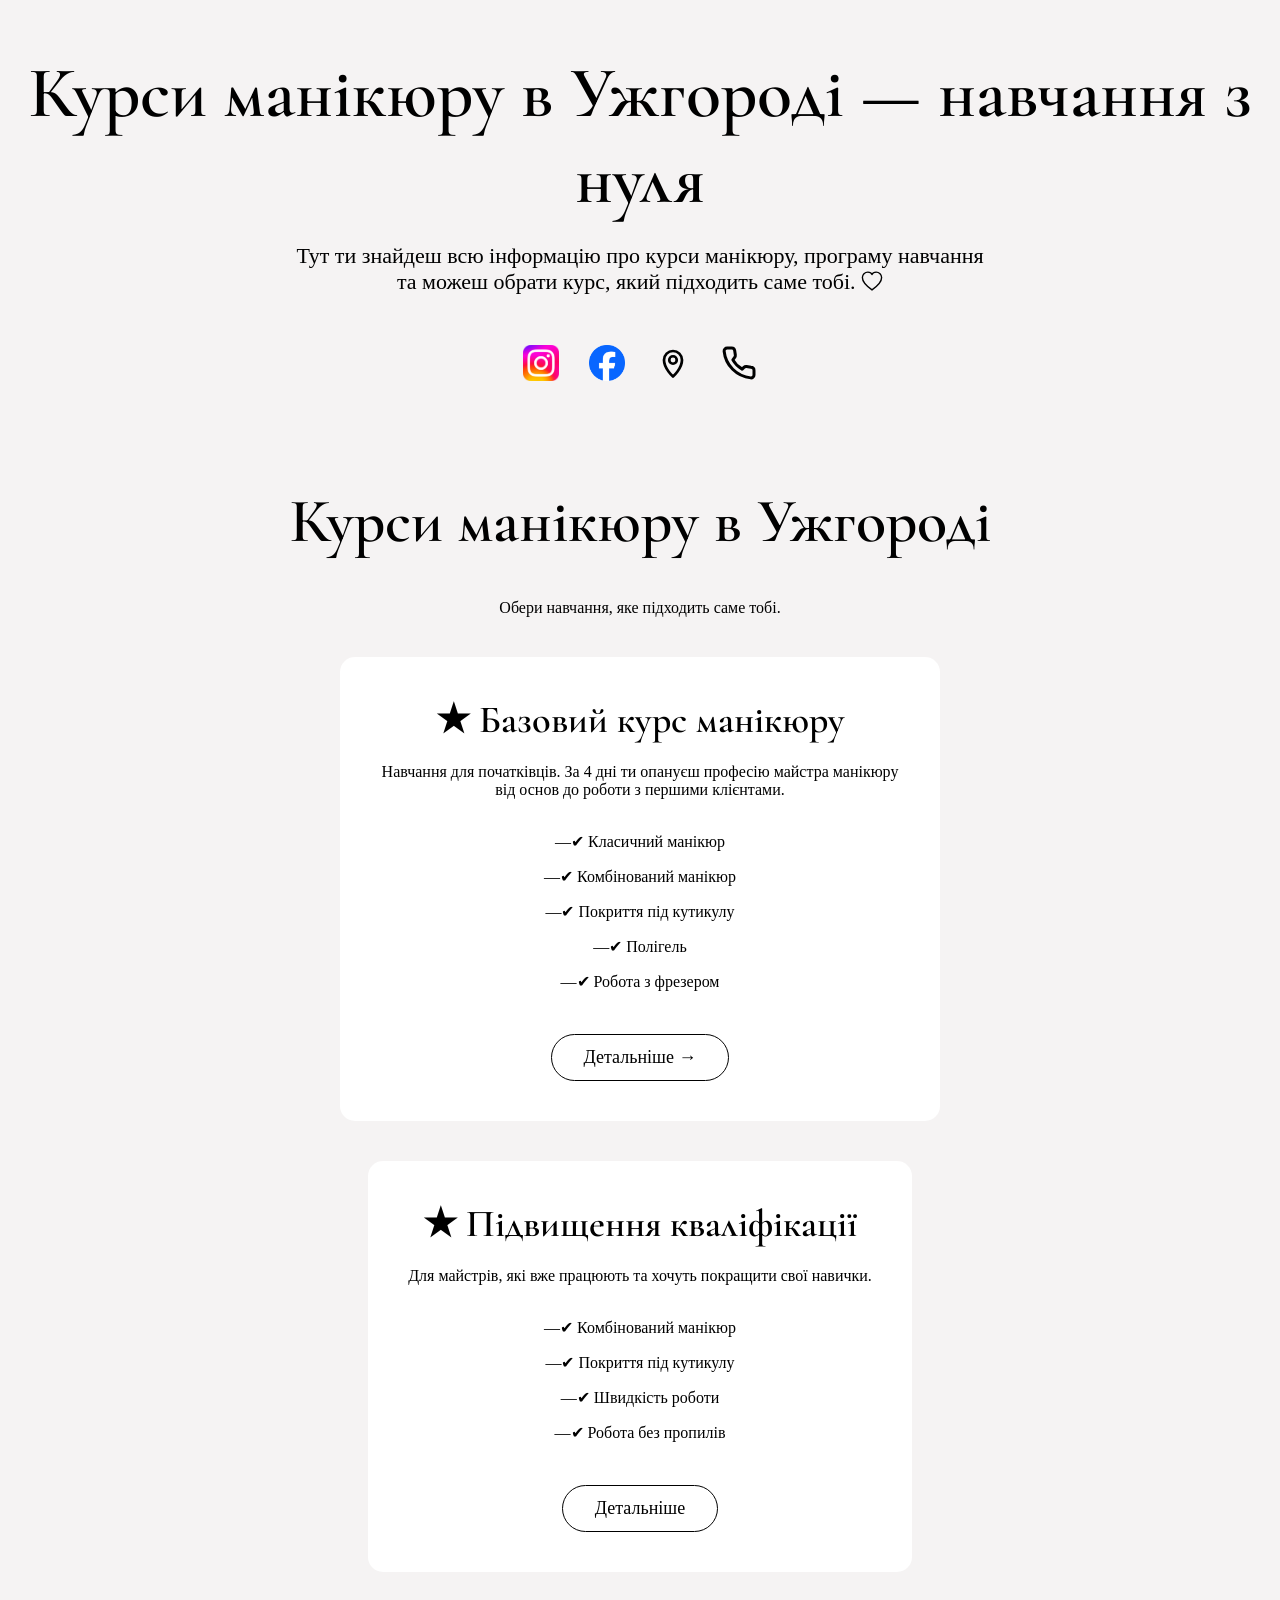
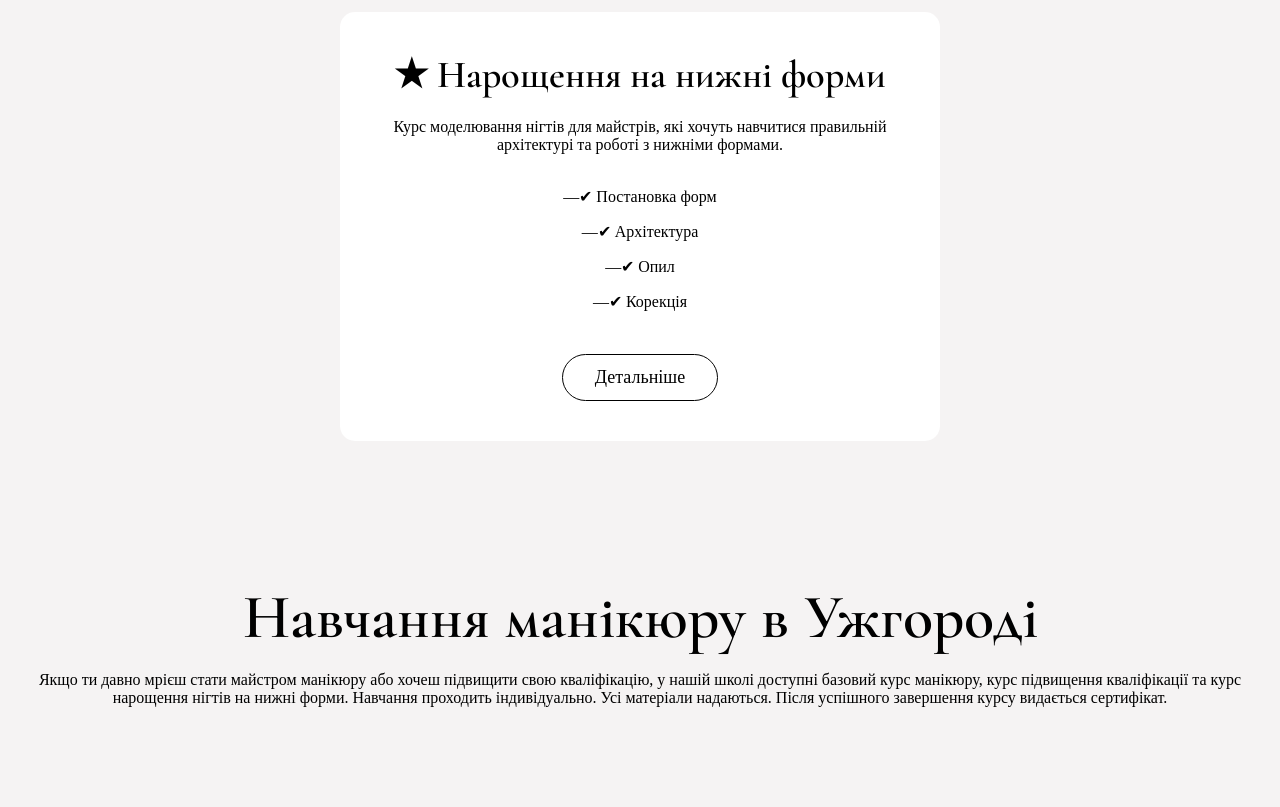
==== commit 610d2519: "Add SEO improvements and basic course page" ====
--- a/index.html
+++ b/index.html
@@ -8,10 +8,10 @@
   <meta name="theme-color" media="(prefers-color-scheme: dark)" content="#1f1b19" />
 
   <meta name="description" content="Курси манікюру в Ужгороді для початківців. Навчання з нуля за 4 дні, практика на моделях, сертифікат, підтримка після курсу. Записуйся вже сьогодні!">
-  <meta name="keywords" content="курси манікюру, манікюр Ужгород, навчання манікюру, базовий курс манікюру, nail course, курси для майстрів манікюру, навчання нігтьовому сервісу" />
-
-  <meta property="og:title" content="Курси манікюру — Базовий курс за 4 дні" />
-  <meta property="og:description" content="Повна програма курсу манікюру в Ужгороді. Теорія, практика, робота з моделями та сертифікат. Індивідуальний підхід і досвідчений викладач." />
+  <meta name="keywords" content="курси манікюру Ужгород, навчання манікюру Ужгород, базовий курс манікюру, курси манікюру для початківців, школа манікюру Ужгород, навчання нігтьовому сервісу, курс комбінованого манікюру, курс покриття під кутикулу, курс нарощення нігтів, курс нарощення на нижні форми, майстер манікюру Ужгород, манікюр Ужгород, навчання манікюру, манікюр навчання, курсы маникюра Ужгород, обучение маникюру Ужгород, базовый курс маникюра, курсы маникюра для начинающих, комбинированный маникюр обучение, наращивание ногтей обучение">
+
+  <meta property="og:title" content="Курси манікюру в Ужгороді | Natush Nails">
+  <meta property="og:description" content="Навчання манікюру в Ужгороді. Базовий курс, підвищення кваліфікації, нарощення нігтів. Практика, сертифікат та підтримка після навчання.">
   <meta property="og:image" content="https://natush-cours.vercel.app/img/background_img_link.jpeg" />
   <meta property="og:url" content="https://natush-cours.vercel.app" />
   <meta property="og:type" content="website" />
@@ -26,7 +26,6 @@
   <link rel="apple-touch-icon" sizes="180x180" href="./img/background_img.jpeg">
   <link rel="icon" type="image/png" sizes="192x192" href="./img/background_img.jpeg">
   <link rel="icon" type="image/png" sizes="512x512" href="./img/background_img.jpeg">
-  <link rel="manifest" href="./img/background_img.jpeg">
 
 </head>
 
@@ -40,7 +39,7 @@
           <div class="course__program-day">
             <h1>Курси манікюру в Ужгороді — навчання з нуля</h1>
             <p class="header__subtitle">
-              Тут ти знайдеш повну інформацію про базовий курс
+              Тут ти знайдеш всю інформацію про курси манікюру, програму навчання та можеш обрати курс, який підходить саме тобі.
               <svg xmlns="http://www.w3.org/2000/svg" viewBox="0 0 64 64" width="1em" height="1em" style="vertical-align:-0.15em" aria-hidden="true" focusable="false">
                 <path fill="none" stroke="currentColor" stroke-width="4" stroke-linejoin="round" d="M32 58C12 44 4 34 4 22 4 13.16 11.16 6 20 6c5.63 0 10.43 2.94 12 7.05C33.57 8.94 38.37 6 44 6c8.84 0 16 7.16 16 16 0 12-8 22-28 36z" />
               </svg>
@@ -55,7 +54,7 @@
 
               <!-- Instagram -->
               <li class="social-items__item">
-                <a class="social-items__link" href="https://www.instagram.com/natush_nails_uzh?igsh=MXAxdzhrOHp4ZGpqMQ%3D%3D&utm_source=qr" target="_blank" rel="noopener noreferrer" aria-label="Instagram" title="Instagram">
+                <a class="social-items__link" href="https://www.instagram.com/natush_nails_uzh?igsh=MXAxdzhrOHp4ZGpqMQ%3D%3D&utm_source=qr" target="_blank" rel="noopener" aria-label="Instagram" title="Instagram">
 
                   <img class="social-items__icon" src="img/Instagram_logo_2022.svg.webp" alt="Instagram">
 
@@ -99,7 +98,7 @@
       <main class="main">
         <section class="courses">
 
-          <h2 class="courses__title">Доступні курси</h2>
+          <h2>Курси манікюру в Ужгороді</h2>
 
           <p class="courses__subtitle">
             Обери навчання, яке підходить саме тобі.
@@ -122,7 +121,7 @@
                   <li>✔ Комбінований манікюр</li>
                   <li>✔ Покриття під кутикулу</li>
                   <li>✔ Полігель</li>
-                  <li>✔ Робота фрезером</li>
+                  <li>✔ Робота з фрезером</li>
                 </ul>
 
                 <a class="btn btn--primary" href="basic-course.html">
@@ -176,11 +175,28 @@
               </article>
             </div>
 
-          </div>
-
         </section>
+
+        <!-- SEO текст -->
+        <section class="seo">
+
+          <h2>Навчання манікюру в Ужгороді</h2>
+
+          <p>
+            Якщо ти давно мрієш стати майстром манікюру або хочеш підвищити свою кваліфікацію, у нашій школі доступні базовий курс манікюру, курс підвищення кваліфікації та курс нарощення нігтів на нижні форми.
+
+            Навчання проходить індивідуально. Усі матеріали надаються. Після успішного завершення курсу видається сертифікат.
+          </p>
+
+        </section>
+
       </main>
+
     </div>
+
+    </section>
+    </main>
+  </div>
   </div>
 </body>
 
--- a/css/style.css
+++ b/css/style.css
@@ -1,7 +1,7 @@
 @import url("reset.css");
 @import url("https://fonts.googleapis.com/css2?family=Inter:wght@300;400;500;600;700&family=Cormorant+Garamond:wght@500;600;700&display=swap");
 
-.wrapper-background {
+/* .wrapper-background {
   background:
     radial-gradient(
       circle at 15% 20%,
@@ -24,7 +24,7 @@
       transparent 35%
     ),
     #faf8f6;
-}
+} */
 
 .wrapper {
   width: min(1320px, calc(100% - 50px));
@@ -232,6 +232,7 @@
   display: flex;
   flex-direction: column;
   align-items: center;
+  text-align: center;
   gap: 40px;
 }
 
@@ -447,3 +448,26 @@
     padding: 60px 0;
   }
 }
+
+/* =========================
+        BASIC-COURSE
+========================= */
+
+.about {
+  display: flex;
+  flex-direction: column;
+  align-items: center;
+  text-align: center;
+}
+
+/* =========================
+       SEO
+========================= */
+
+.seo {
+  display: flex;
+  flex-direction: column;
+  align-items: center;
+  text-align: center;
+  gap: 15px;
+}
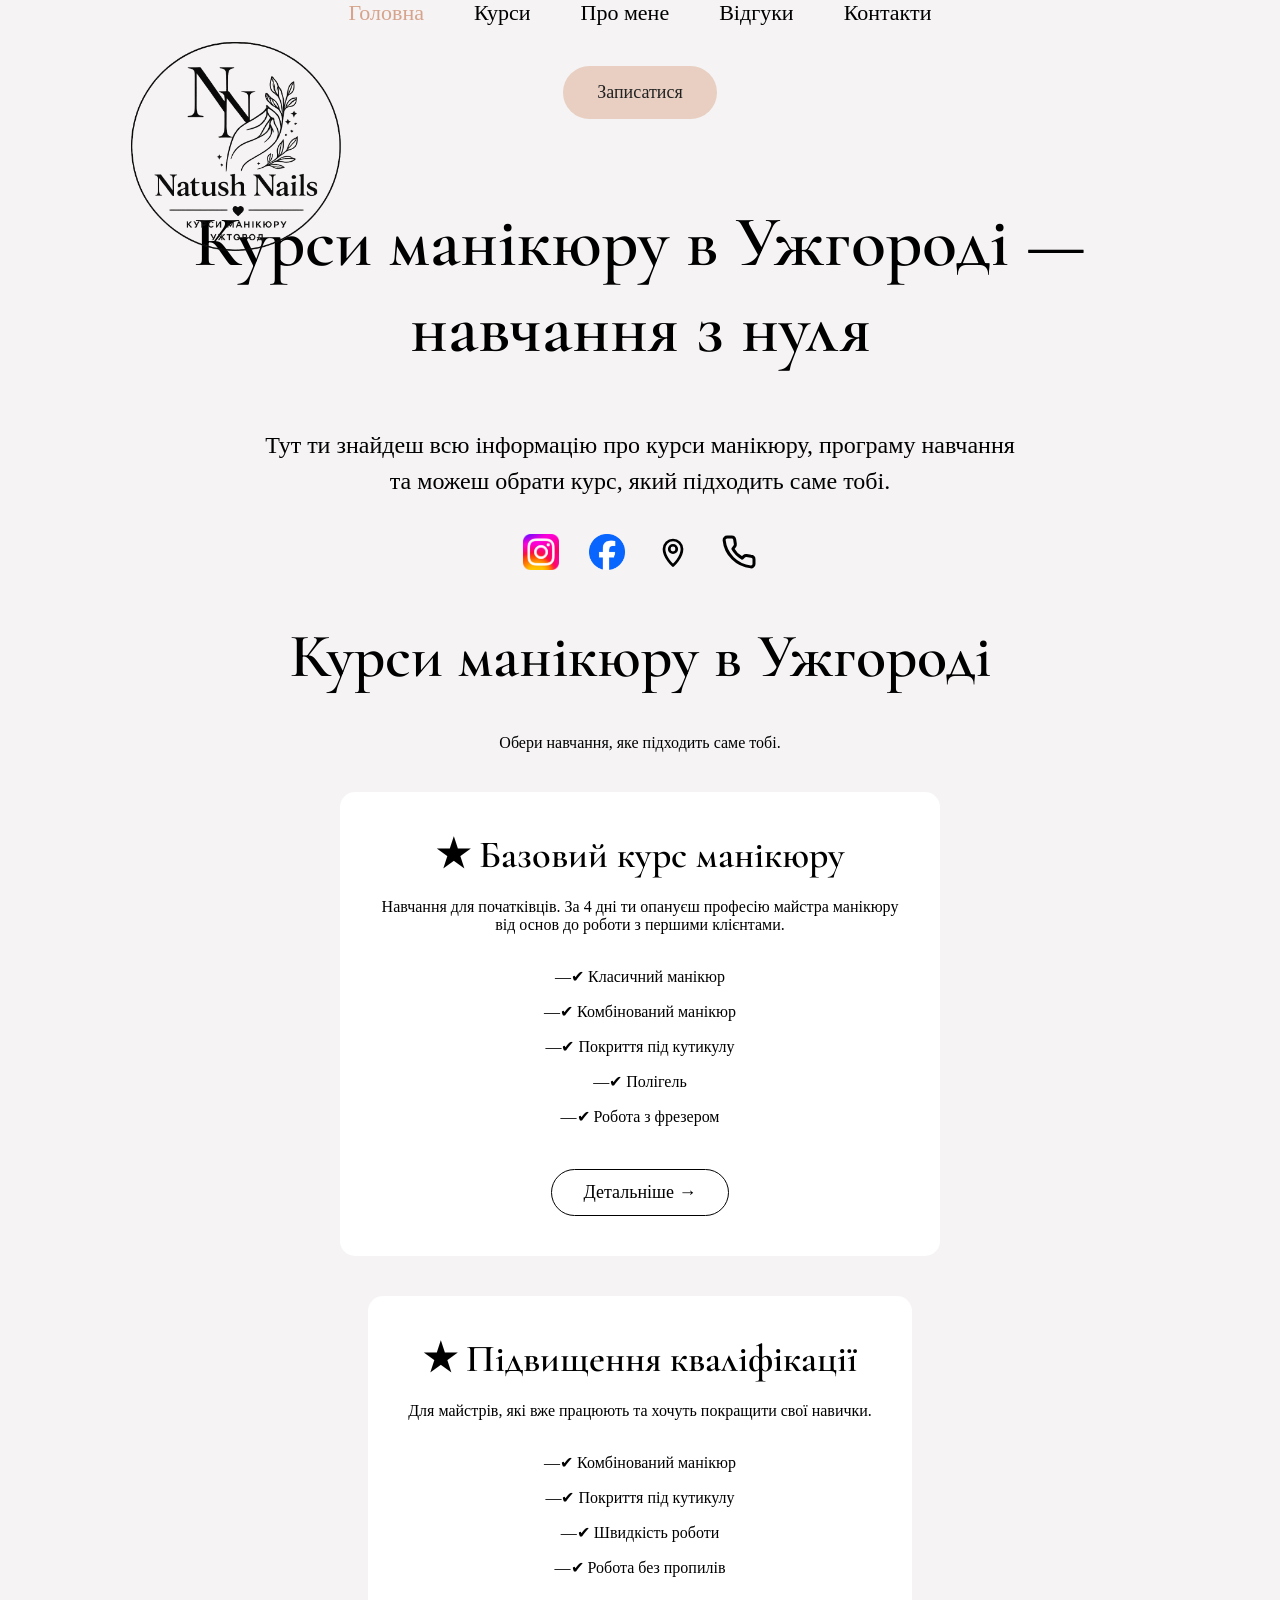
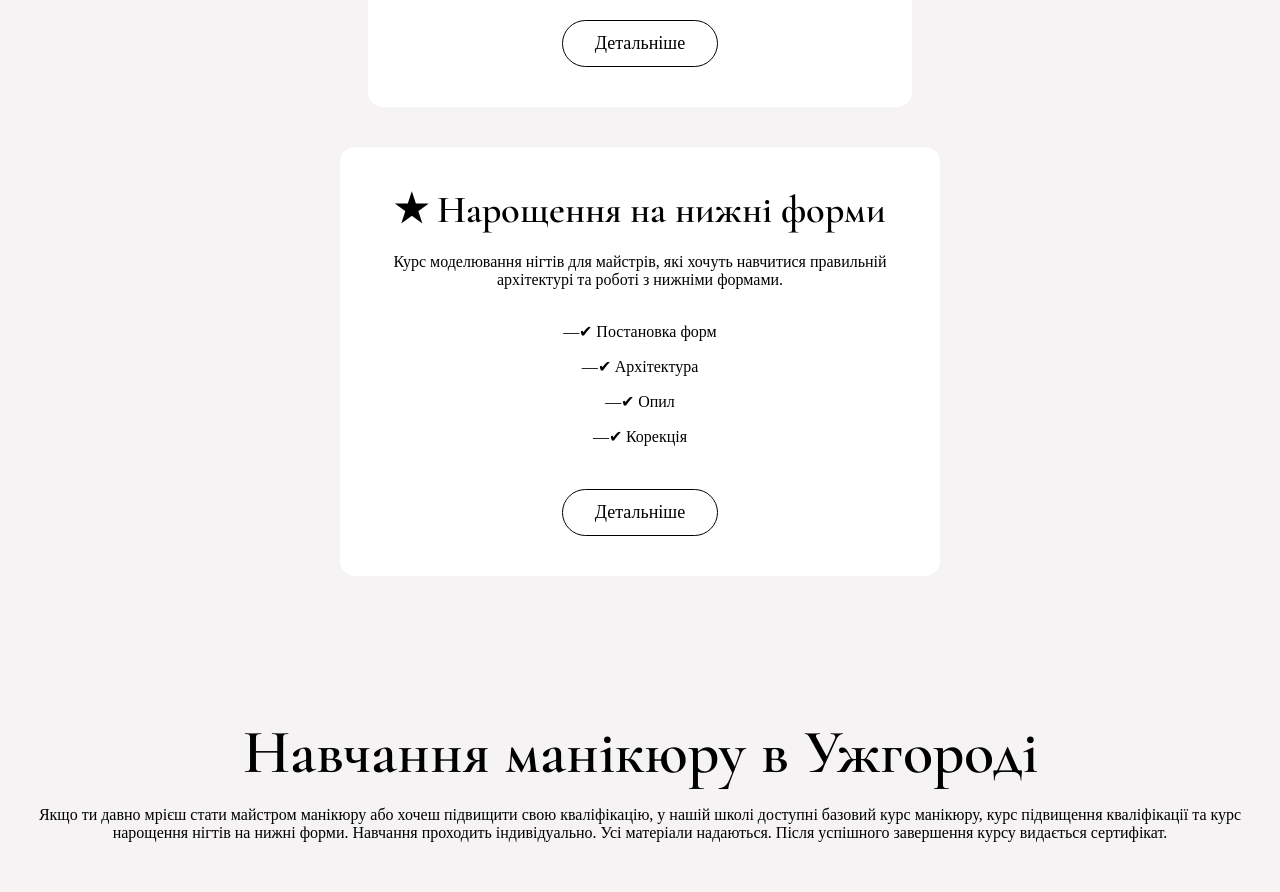
==== commit 7775e722: "Оновлено шапку сайту та покращено сторінку курсів" ====
--- a/index.html
+++ b/index.html
@@ -12,91 +12,121 @@
 
   <meta property="og:title" content="Курси манікюру в Ужгороді | Natush Nails">
   <meta property="og:description" content="Навчання манікюру в Ужгороді. Базовий курс, підвищення кваліфікації, нарощення нігтів. Практика, сертифікат та підтримка після навчання.">
-  <meta property="og:image" content="https://natush-cours.vercel.app/img/background_img_link.jpeg" />
   <meta property="og:url" content="https://natush-cours.vercel.app" />
+  <meta property="og:image:width" content="1200">
+  <meta property="og:image:height" content="630">
+  <meta property="og:locale" content="uk_UA">
+  <meta property="og:site_name" content="Natush Nails">
   <meta property="og:type" content="website" />
 
   <link rel="stylesheet" href="css/style.css" />
 
   <title>Курси манікюру в Ужгороді | Базовий курс манікюру | Natush Nails</title>
 
-  <link rel="icon" type="image/x-icon" href="./img/background_img.jpeg">
-  <link rel="icon" type="image/png" sizes="32x32" href="./img/background_img.jpeg">
-  <link rel="icon" type="image/png" sizes="16x16" href="./img/background_img.jpeg">
-  <link rel="apple-touch-icon" sizes="180x180" href="./img/background_img.jpeg">
-  <link rel="icon" type="image/png" sizes="192x192" href="./img/background_img.jpeg">
-  <link rel="icon" type="image/png" sizes="512x512" href="./img/background_img.jpeg">
+  <!-- <link rel="icon" type="image/x-icon" href="img/favicon.ico"> -->
+
+  <link rel="icon" type="image/png" sizes="16x16" href="img/favicon-16.png">
+  <link rel="icon" type="image/png" sizes="32x32" href="img/favicon-32.png">
+
+  <link rel="apple-touch-icon" sizes="180x180" href="img/apple-touch-icon.png">
+
+  <link rel="icon" type="image/png" sizes="192x192" href="img/android-chrome-192.png">
+  <link rel="icon" type="image/png" sizes="512x512" href="img/android-chrome-512.png">
+
+  <meta property="og:image" content="https://natush-cours.vercel.app/img/og-image.jpg">
 
 </head>
 
 <body>
   <div class="wrapper-background">
 
+    <div href="index.html" class="logo">
+      <img src="img/bacground.png" alt="Natush Nails">
+    </div>
+
     <div class="wrapper">
       <header class="header">
+
+        <div class="header__top">
+
+
+
+          <nav class="menu">
+
+            <a href="index.html" class="menu__link menu__link--active">
+              Головна
+            </a>
+
+            <a href="#courses" class="menu__link">
+              Курси
+            </a>
+
+            <a href="#about" class="menu__link">
+              Про мене
+            </a>
+
+            <a href="#reviews" class="menu__link">
+              Відгуки
+            </a>
+
+            <a href="#contacts" class="menu__link">
+              Контакти
+            </a>
+
+          </nav>
+
+          <a class="header__btn" href="https://www.instagram.com/natush_nails_uzh" target="_blank">
+            Записатися
+          </a>
+
+        </div>
+
         <div class="header__content">
 
-          <div class="course__program-day">
-            <h1>Курси манікюру в Ужгороді — навчання з нуля</h1>
-            <p class="header__subtitle">
-              Тут ти знайдеш всю інформацію про курси манікюру, програму навчання та можеш обрати курс, який підходить саме тобі.
-              <svg xmlns="http://www.w3.org/2000/svg" viewBox="0 0 64 64" width="1em" height="1em" style="vertical-align:-0.15em" aria-hidden="true" focusable="false">
-                <path fill="none" stroke="currentColor" stroke-width="4" stroke-linejoin="round" d="M32 58C12 44 4 34 4 22 4 13.16 11.16 6 20 6c5.63 0 10.43 2.94 12 7.05C33.57 8.94 38.37 6 44 6c8.84 0 16 7.16 16 16 0 12-8 22-28 36z" />
-              </svg>
-            </p>
-          </div>
+          <h1>
+            Курси манікюру в Ужгороді —
+            <br>
+            навчання з нуля
+          </h1>
+
+          <p class="header__subtitle">
+            Тут ти знайдеш всю інформацію про курси манікюру, програму навчання та можеш обрати курс, який підходить саме тобі.
+          </p>
+
+          <ul class="social-items">
+
+            <li>
+              <a href="https://www.instagram.com/natush_nails_uzh" target="_blank">
+                <img src="img/Instagram_logo_2022.svg.webp" class="social-items__icon" alt="Instagram">
+              </a>
+            </li>
+
+            <li>
+              <a href="https://www.facebook.com/profile.php?id=100072619380454" target="_blank">
+                <img src="img/2023_Facebook_icon.svg.webp" class="social-items__icon" alt="Facebook">
+              </a>
+            </li>
+
+            <li>
+              <a href="https://goo.gl/maps/Naj5BhFDMprcDNuj6" target="_blank">
+                <img src="img/location_icon.svg" class="social-items__icon" alt="Локація">
+              </a>
+            </li>
+
+            <li>
+              <a href="tel:+380992274337">
+                <img src="img/phone_icon.svg" class="social-items__icon" alt="Телефон">
+              </a>
+            </li>
+
+          </ul>
+
         </div>
 
-        <nav class="header__nav nav" aria-label="Соцмережі">
-          <section class="nav__section-conect">
-
-            <ul class="nav__social-items social-items">
-
-              <!-- Instagram -->
-              <li class="social-items__item">
-                <a class="social-items__link" href="https://www.instagram.com/natush_nails_uzh?igsh=MXAxdzhrOHp4ZGpqMQ%3D%3D&utm_source=qr" target="_blank" rel="noopener" aria-label="Instagram" title="Instagram">
-
-                  <img class="social-items__icon" src="img/Instagram_logo_2022.svg.webp" alt="Instagram">
-
-                </a>
-              </li>
-
-              <!-- Facebook -->
-              <li class="social-items__item">
-                <a class="social-items__link" href="https://www.facebook.com/profile.php?id=100072619380454" target="_blank" rel="noopener noreferrer" aria-label="Facebook" title="Facebook">
-
-                  <img class="social-items__icon" src="img/2023_Facebook_icon.svg.webp" alt="Facebook">
-
-                </a>
-              </li>
-
-              <!-- Карта -->
-              <li class="social-items__item">
-                <a class="social-items__link link--location" href="https://goo.gl/maps/Naj5BhFDMprcDNuj6" target="_blank" rel="noopener noreferrer" aria-label="Локація" title="Локація">
-
-                  <img class="social-items__icon" src="img/location_icon.svg" alt="Локація">
-
-                </a>
-              </li>
-
-              <!-- Телефон -->
-              <li class="social-items__item">
-                <a class="social-items__link" href="tel:+380992274337" aria-label="Подзвонити" title="Подзвонити">
-
-                  <img class="social-items__icon" src="img/phone_icon.svg" alt="Телефон">
-
-                </a>
-              </li>
-
-            </ul>
-
-          </section>
-        </nav>
-
       </header>
 
       <main class="main">
-        <section class="courses">
+        <section id="courses" class="courses">
 
           <h2>Курси манікюру в Ужгороді</h2>
 
--- a/css/style.css
+++ b/css/style.css
@@ -1,58 +1,10 @@
 @import url("reset.css");
 @import url("https://fonts.googleapis.com/css2?family=Inter:wght@300;400;500;600;700&family=Cormorant+Garamond:wght@500;600;700&display=swap");
 
-/* .wrapper-background {
-  background:
-    radial-gradient(
-      circle at 15% 20%,
-      rgba(255, 220, 230, 0.274),
-      transparent 35%
-    ),
-    radial-gradient(
-      circle at 85% 15%,
-      rgba(220, 245, 240, 0.329),
-      transparent 35%
-    ),
-    radial-gradient(
-      circle at 75% 80%,
-      rgba(230, 235, 255, 0.285),
-      transparent 35%
-    ),
-    radial-gradient(
-      circle at 20% 75%,
-      rgba(255, 245, 220, 0.185),
-      transparent 35%
-    ),
-    #faf8f6;
-} */
-
 .wrapper {
-  width: min(1320px, calc(100% - 50px));
-  padding: 50px 0px;
+  width: 100%;
+  padding: 0px 2px;
   margin: auto;
-
-  /* background:
-    radial-gradient(
-      circle at 15% 20%,
-      rgba(255, 220, 230, 0.7),
-      transparent 35%
-    ),
-    radial-gradient(
-      circle at 85% 15%,
-      rgba(220, 245, 240, 0.7),
-      transparent 35%
-    ),
-    radial-gradient(
-      circle at 75% 80%,
-      rgba(230, 235, 255, 0.6),
-      transparent 35%
-    ),
-    radial-gradient(
-      circle at 20% 75%,
-      rgba(255, 245, 220, 0.45),
-      transparent 35%
-    ),
-    #faf8f6; */
 }
 
 main {
@@ -98,18 +50,136 @@
         HEADER
 ========================= */
 
+/* =========================
+        HEADER TOP
+========================= */
+
 .header {
-  /* padding: 90px 0; */
-
-  text-align: center;
+  position: relative;
+}
+
+.header__top {
+  display: flex;
+  justify-content: space-between;
+  align-items: center;
+  flex-direction: column;
+  gap: 40px;
+  margin-bottom: 80px;
+}
+
+.logo {
+  position: absolute;
+  top: 20px;
+  left: 25px;
+
+  z-index: 1000;
+
+  display: flex;
+  align-items: center;
+}
+
+.logo img {
+  width: 120px;
+  height: auto;
+}
+
+@media (min-width: 768px) {
+  .logo img {
+    width: 150px;
+  }
+}
+
+.menu {
+  display: flex;
+  flex-direction: column;
+  align-items: center;
+  text-align: center;
+  gap: 22px;
+
+  padding: 35px 0;
+}
+
+.menu__link {
+  text-decoration: none;
+
+  /* color: #111; */
+
+  font-size: 24px;
+
+  font-weight: 500;
+
+  transition: 0.3s;
+}
+
+.menu__link:hover {
+  color: #d6a48d;
+}
+
+.menu__link--active {
+  color: #d6a48d;
+}
+
+@media (min-width: 1024px) {
+  .menu {
+    flex-direction: row;
+
+    justify-content: center;
+
+    gap: 50px;
+
+    padding: 0;
+  }
+
+  .logo {
+    top: 10px;
+    left: 10px;
+  }
+
+  .logo img {
+    width: 460px;
+  }
+
+  .menu__link {
+    font-size: 22px;
+  }
+}
+
+.header__btn {
+  display: inline-flex;
+
+  align-items: center;
+  justify-content: center;
+
+  padding: 16px 34px;
+
+  border-radius: 40px;
+
+  text-decoration: none;
+
+  background: #e8cfc2;
+
+  color: #222;
+
+  font-size: 18px;
+
+  transition: 0.35s;
+}
+
+.header__btn:hover {
+  background: #d8b9a7;
+}
+
+.header__content {
+  text-align: center;
+  max-width: 1000px;
+  margin: auto;
 }
 
 .header__subtitle {
-  max-width: 700px;
-
-  margin: auto;
-
-  font-size: 22px;
+  max-width: 760px;
+  margin: 35px auto;
+  font-size: 24px;
+  line-height: 1.5;
 }
 
 /* =========================
@@ -122,8 +192,6 @@
   justify-content: center;
 
   gap: 30px;
-
-  /* margin-top: 50px; */
 }
 
 .social-items__icon {
@@ -437,7 +505,7 @@
   }
 
   .wrapper {
-    width: calc(100% - 30px);
+    width: 100%;
   }
 
   .hero {
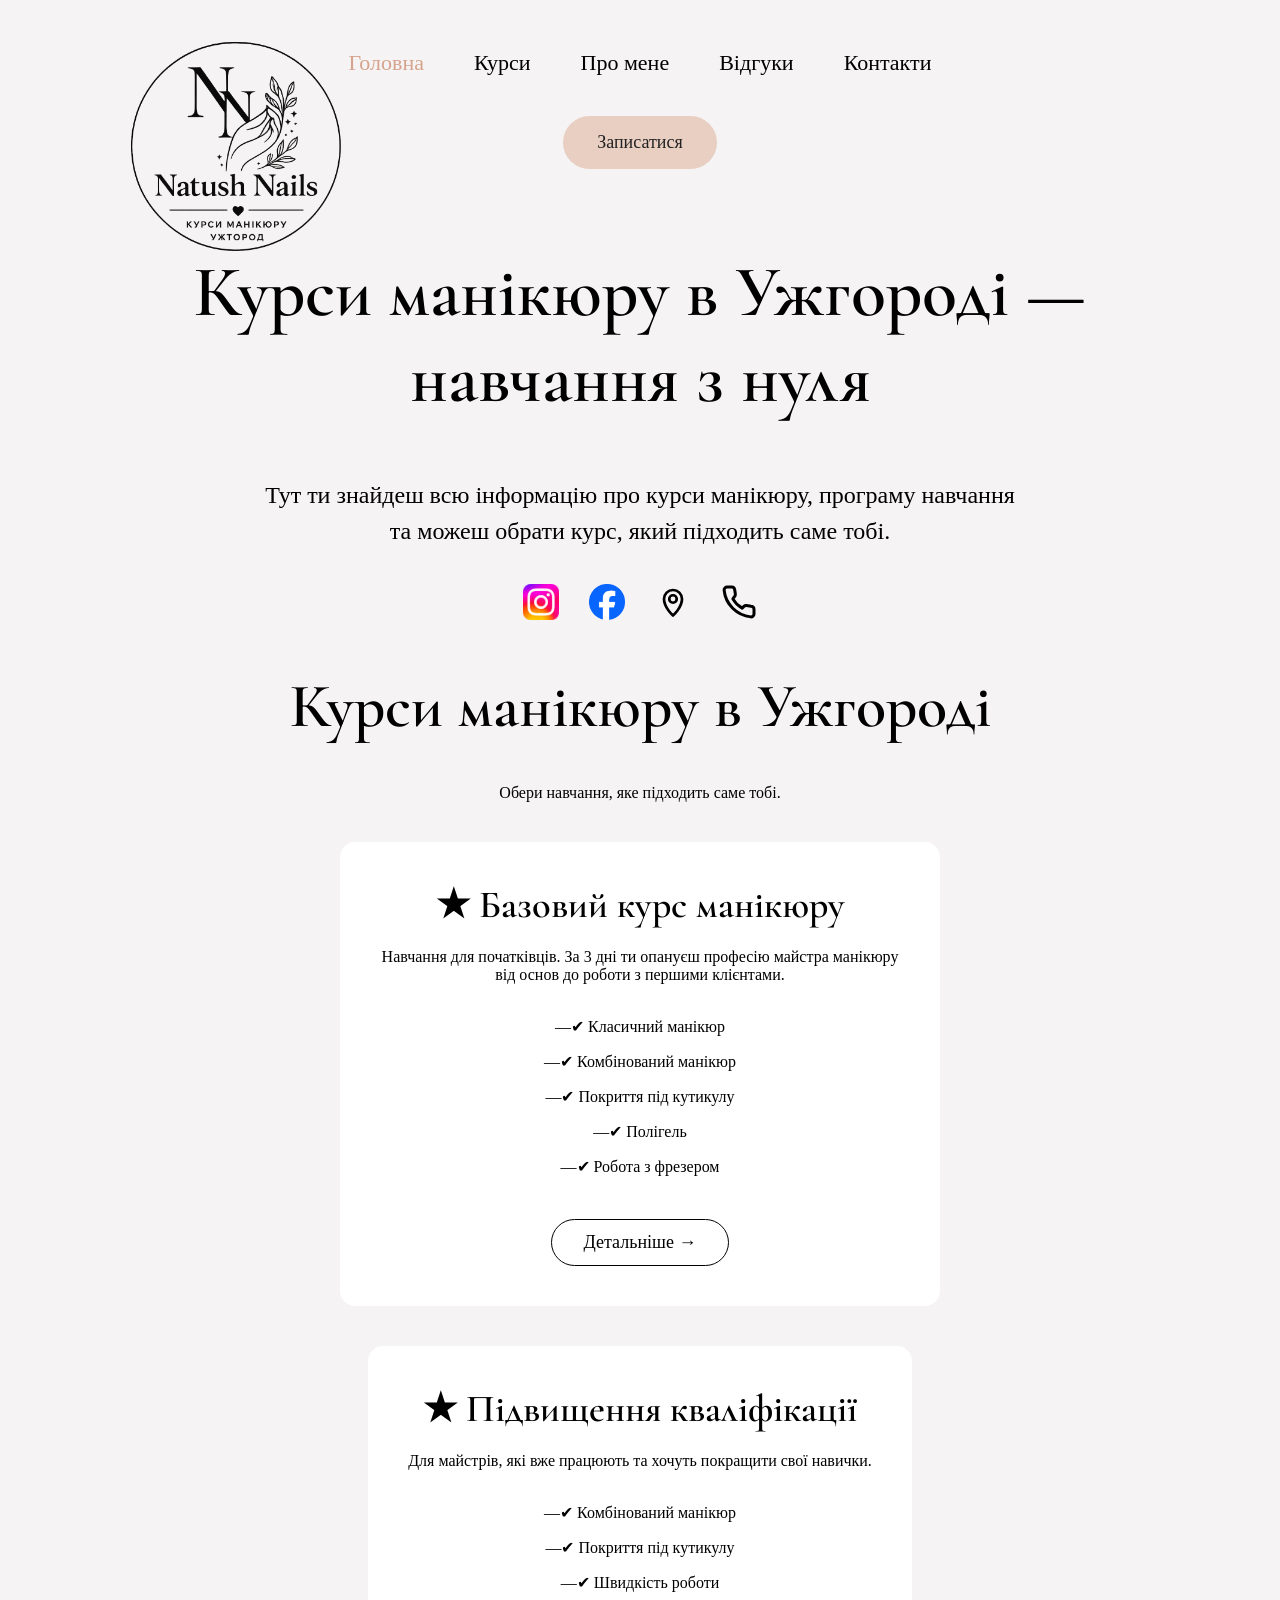
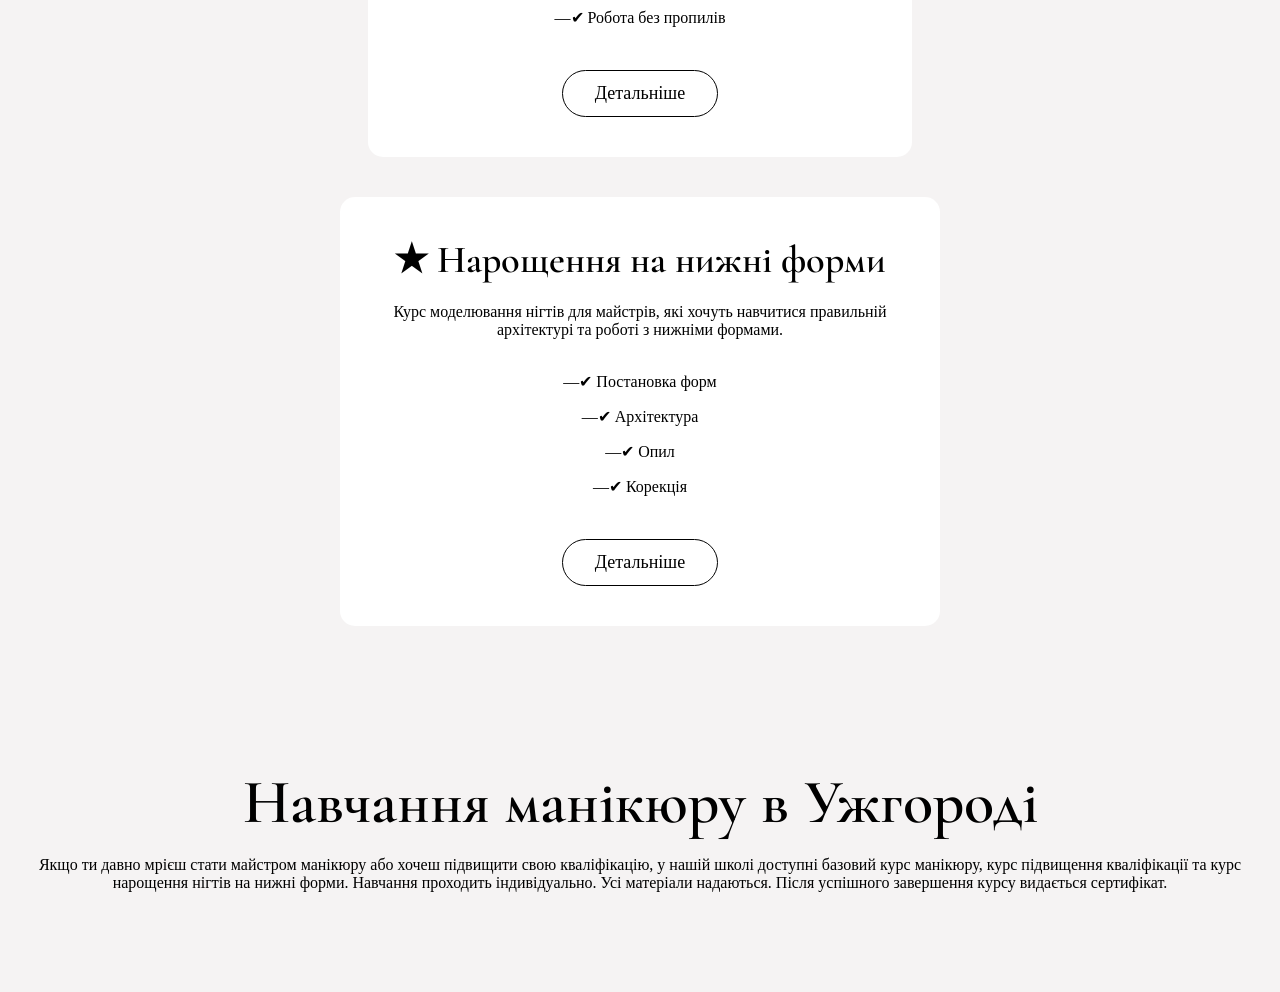
==== commit 3d3796f7: "Змінила 4 на 3 дні" ====
--- a/index.html
+++ b/index.html
@@ -7,7 +7,7 @@
   <meta name="theme-color" content="#EBDCD6" />
   <meta name="theme-color" media="(prefers-color-scheme: dark)" content="#1f1b19" />
 
-  <meta name="description" content="Курси манікюру в Ужгороді для початківців. Навчання з нуля за 4 дні, практика на моделях, сертифікат, підтримка після курсу. Записуйся вже сьогодні!">
+  <meta name="description" content="Курси манікюру в Ужгороді для початківців. Навчання з нуля за 3 дні, практика на моделях, сертифікат, підтримка після курсу. Записуйся вже сьогодні!">
   <meta name="keywords" content="курси манікюру Ужгород, навчання манікюру Ужгород, базовий курс манікюру, курси манікюру для початківців, школа манікюру Ужгород, навчання нігтьовому сервісу, курс комбінованого манікюру, курс покриття під кутикулу, курс нарощення нігтів, курс нарощення на нижні форми, майстер манікюру Ужгород, манікюр Ужгород, навчання манікюру, манікюр навчання, курсы маникюра Ужгород, обучение маникюру Ужгород, базовый курс маникюра, курсы маникюра для начинающих, комбинированный маникюр обучение, наращивание ногтей обучение">
 
   <meta property="og:title" content="Курси манікюру в Ужгороді | Natush Nails">
@@ -142,7 +142,7 @@
                 <h3>★ Базовий курс манікюру</h3>
 
                 <p>
-                  Навчання для початківців. За 4 дні ти опануєш професію майстра манікюру
+                  Навчання для початківців. За 3 дні ти опануєш професію майстра манікюру
                   від основ до роботи з першими клієнтами.
                 </p>
 
--- a/css/style.css
+++ b/css/style.css
@@ -3,8 +3,14 @@
 
 .wrapper {
   width: 100%;
-  padding: 0px 2px;
+  padding: 20px 50px;
   margin: auto;
+}
+
+@media (min-width: 768px) {
+  .wrapper {
+    padding: 50px 20px;
+  }
 }
 
 main {
